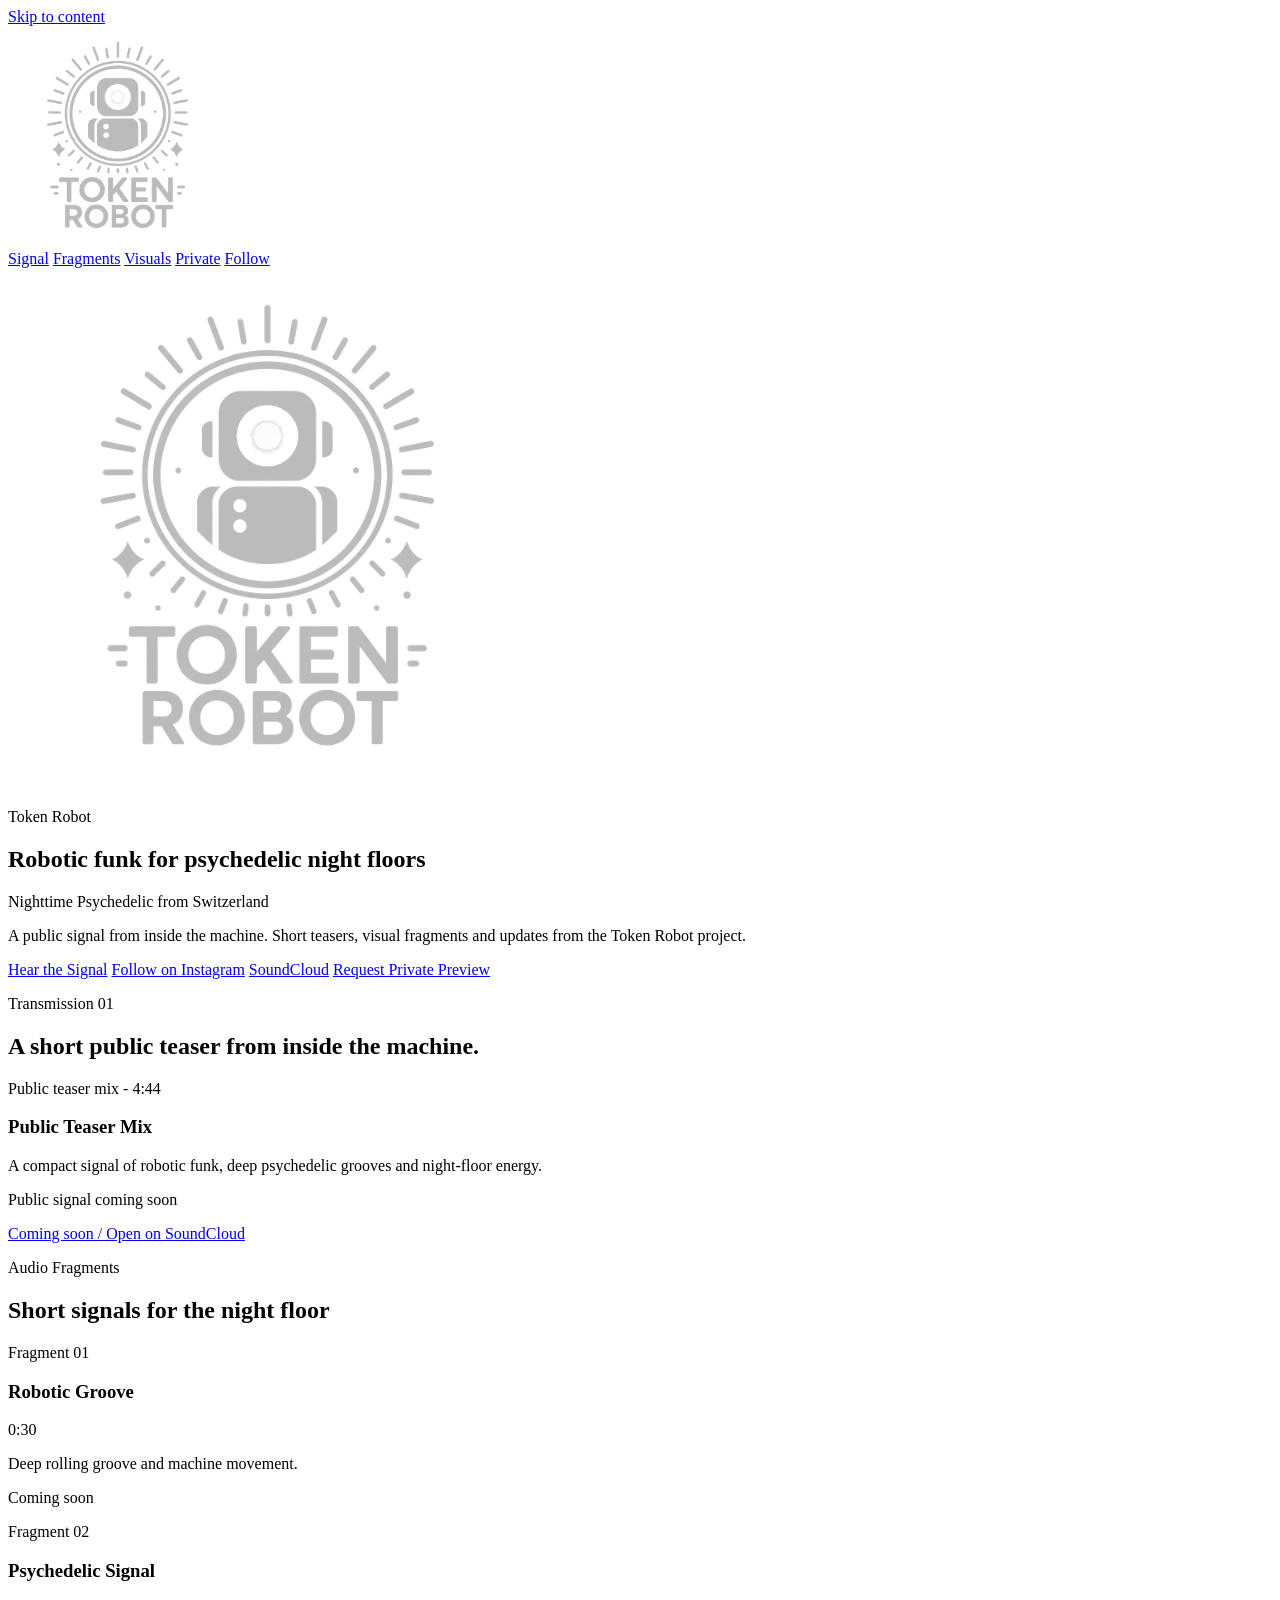
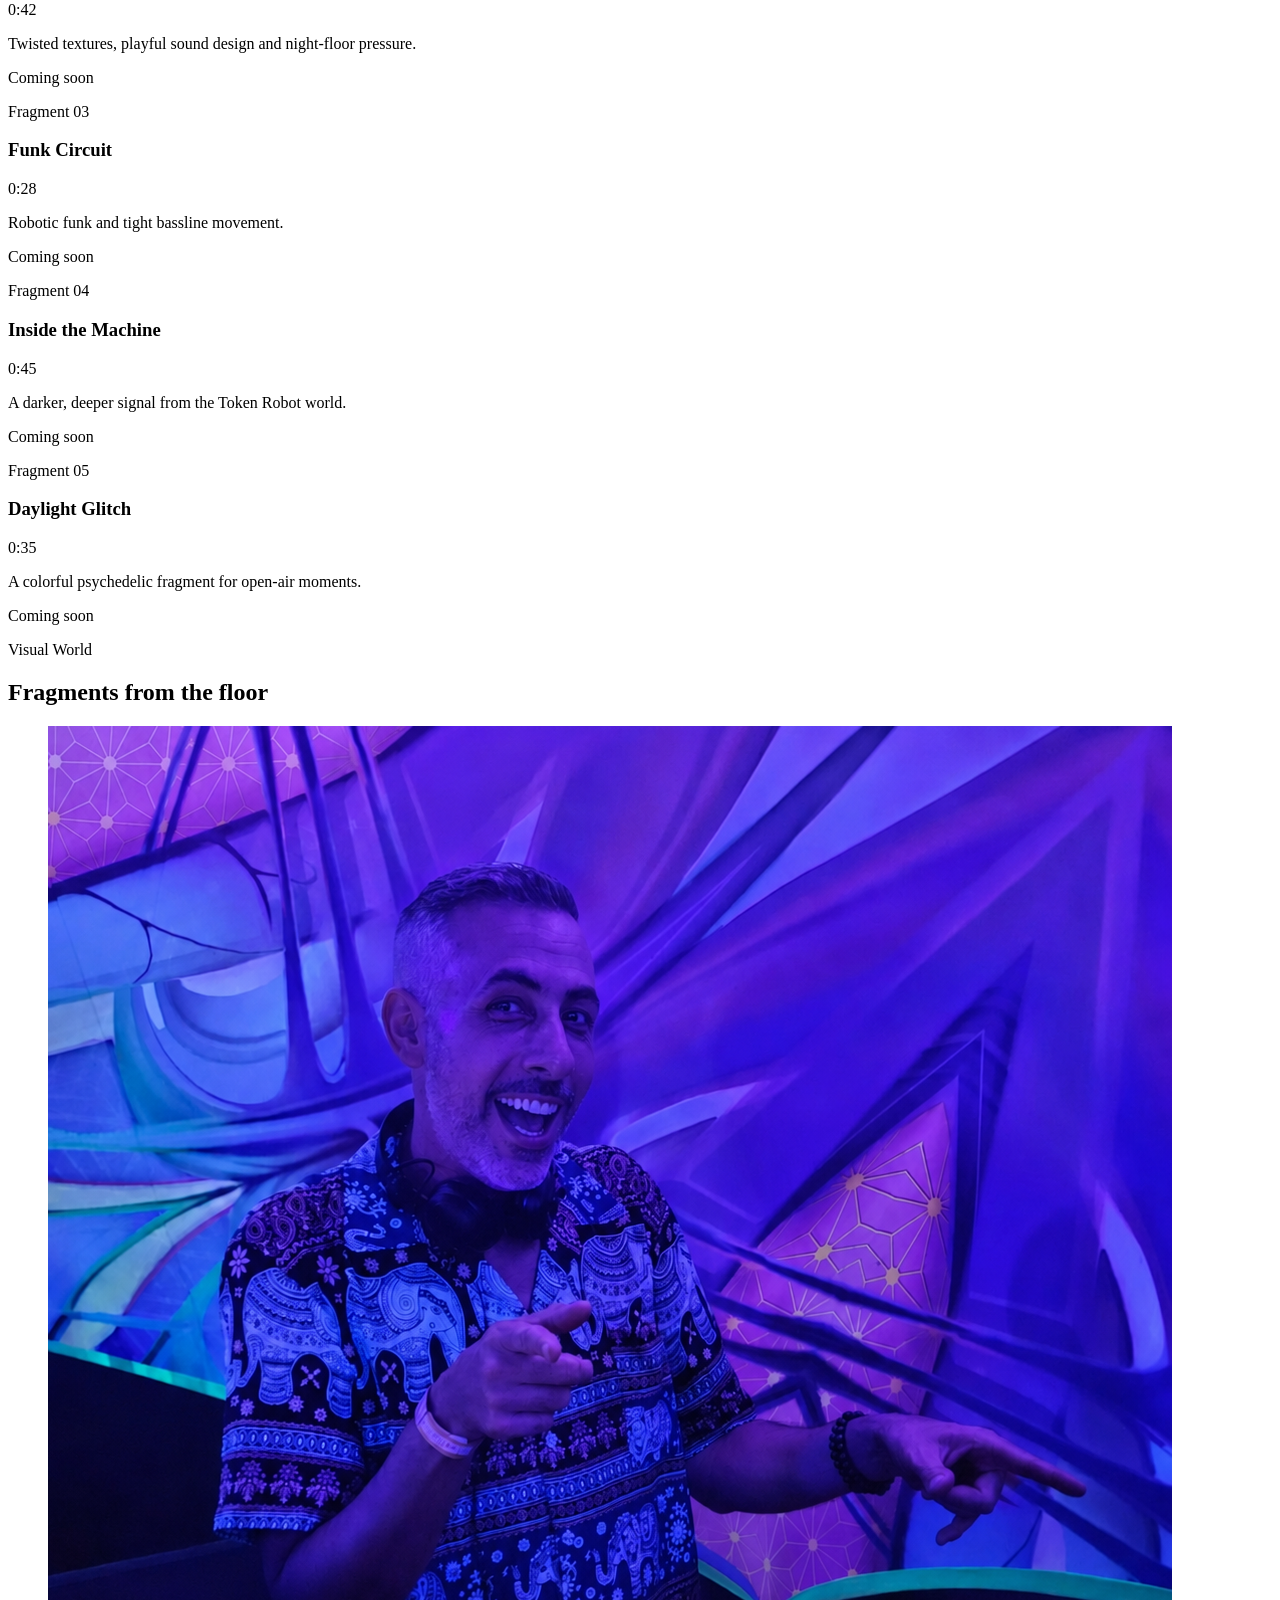
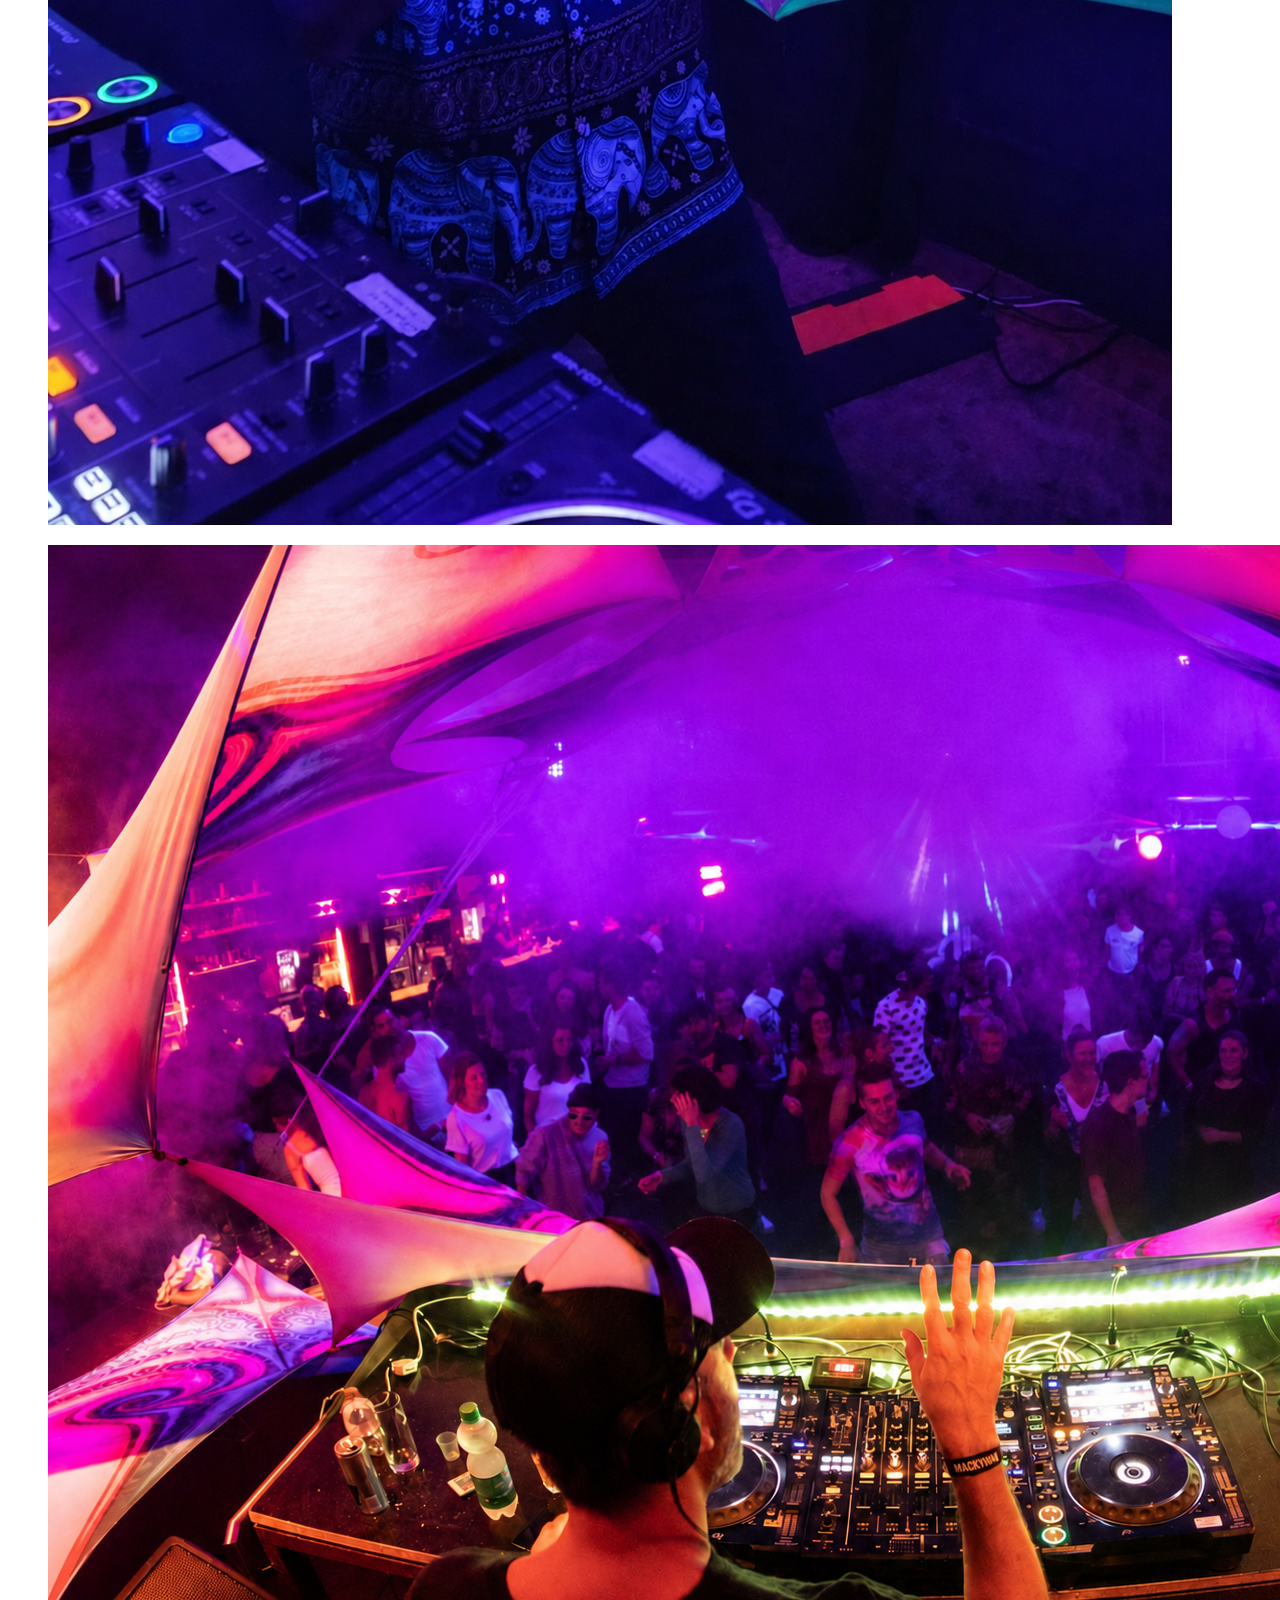
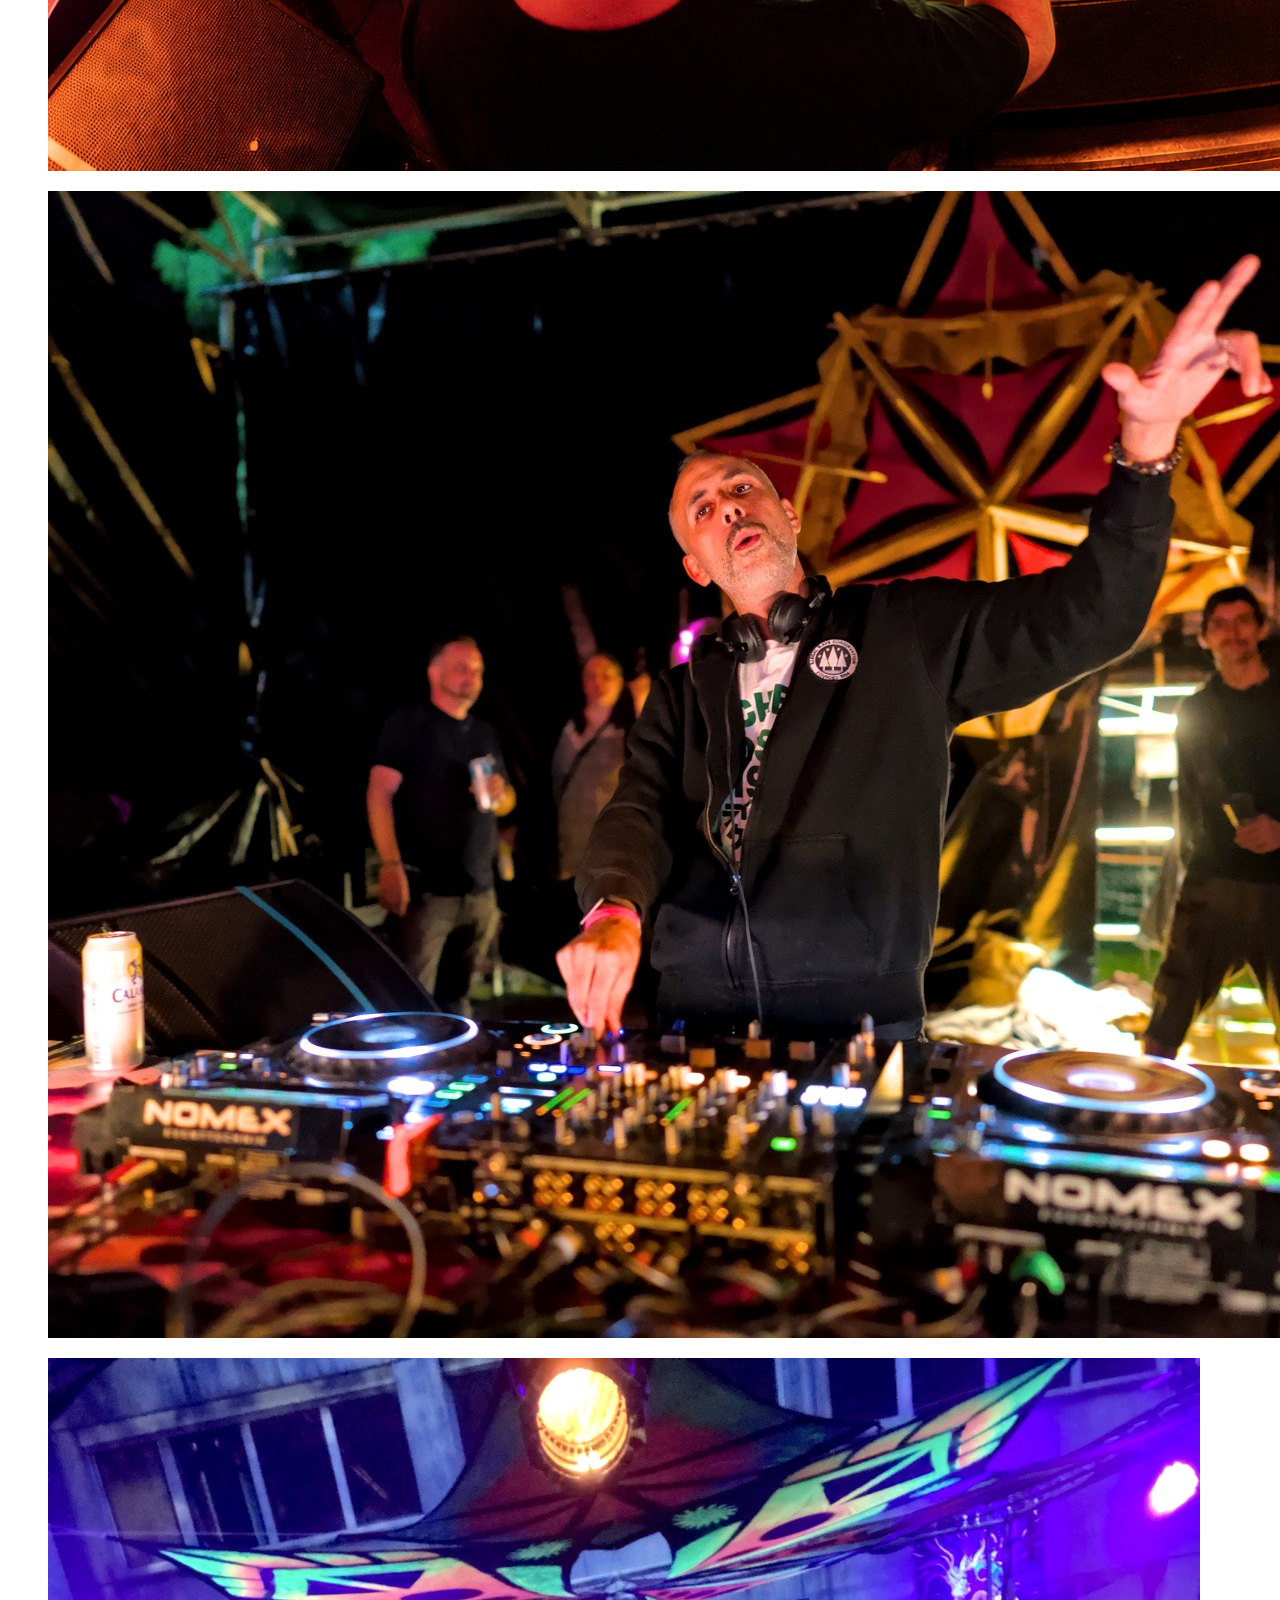
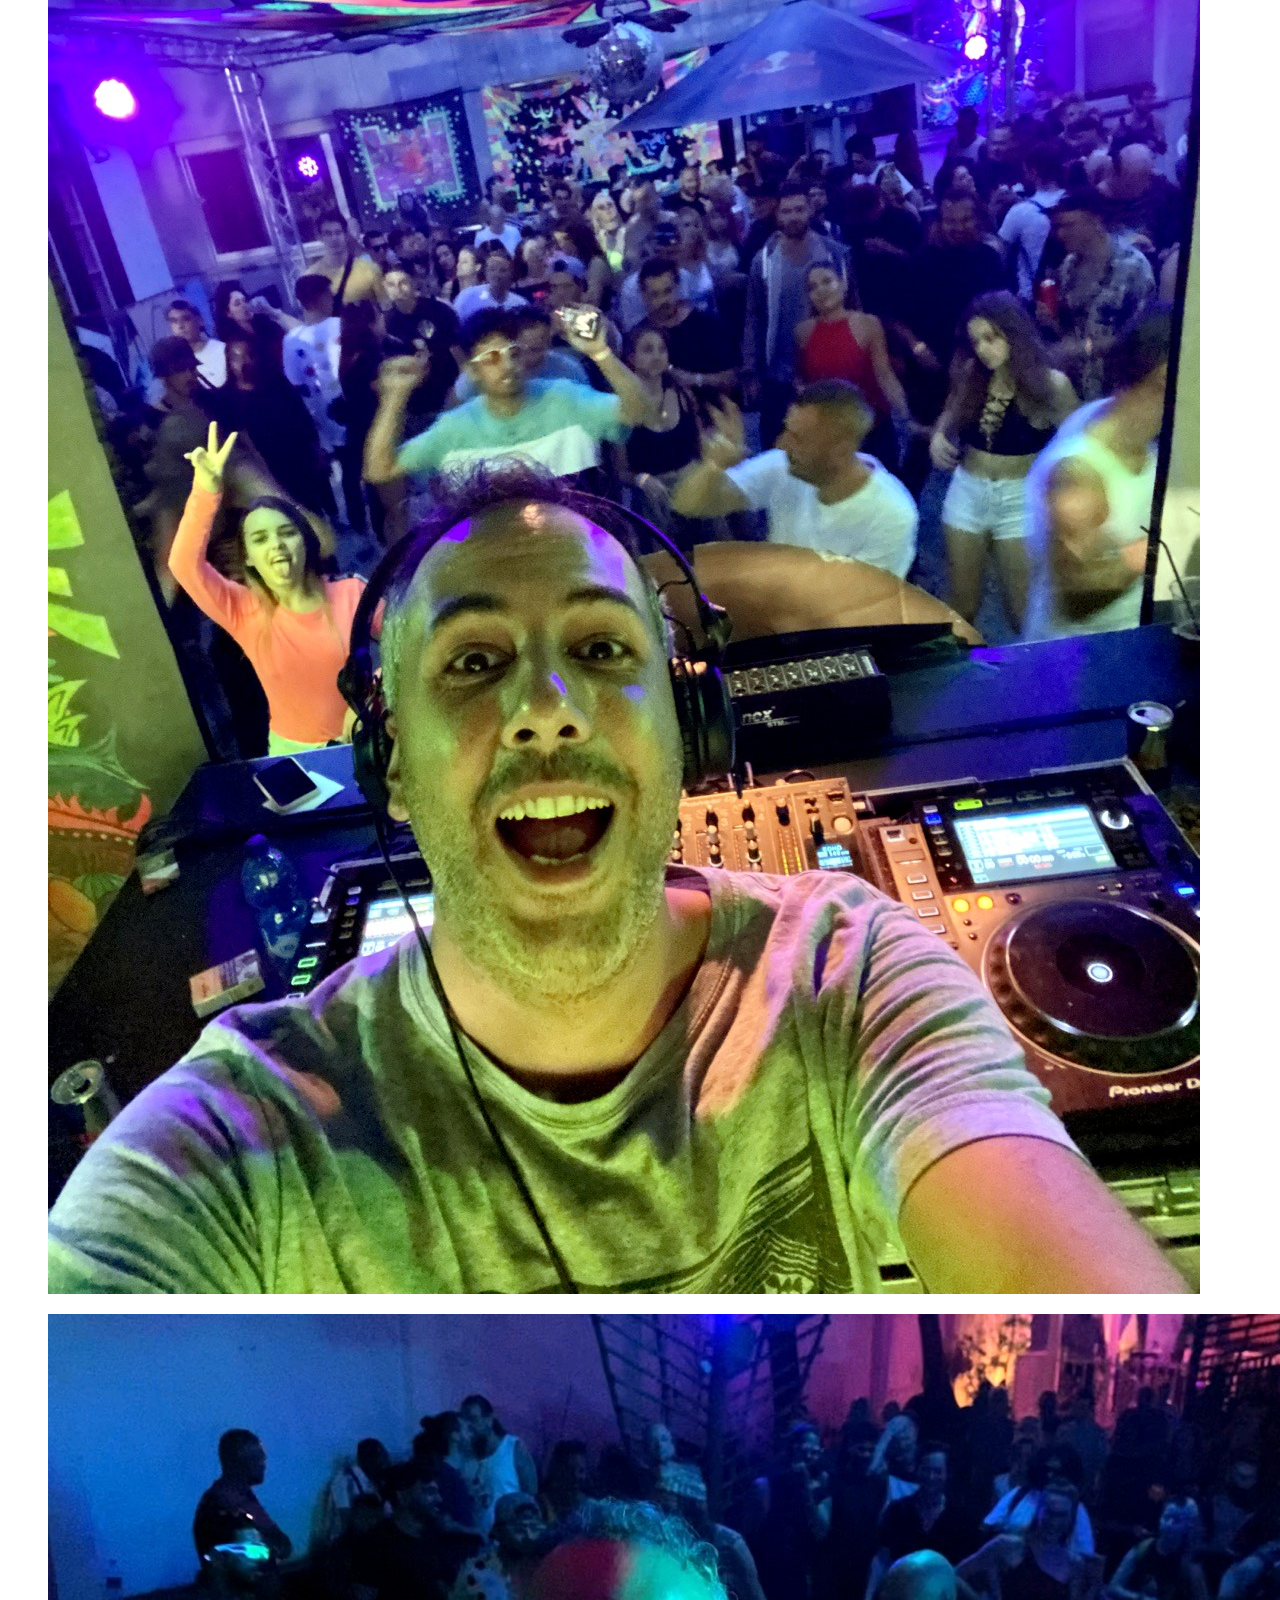
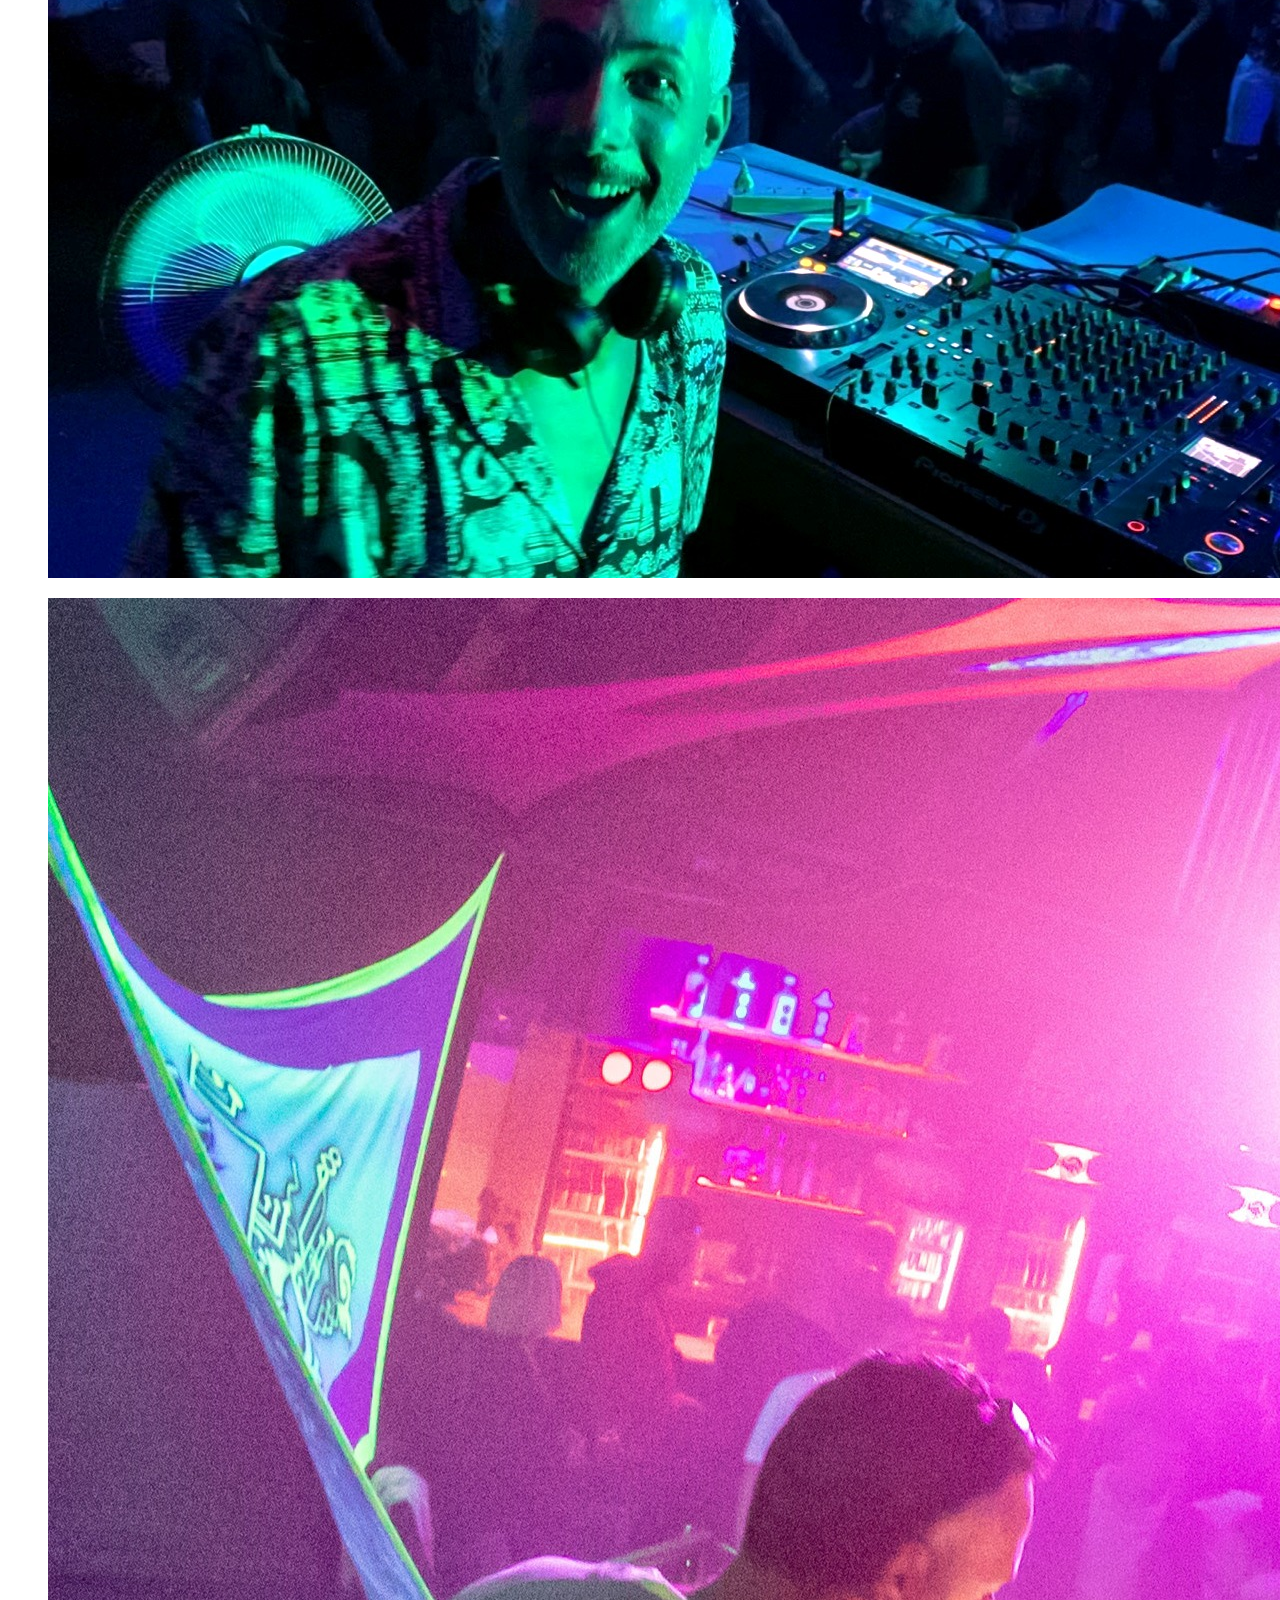
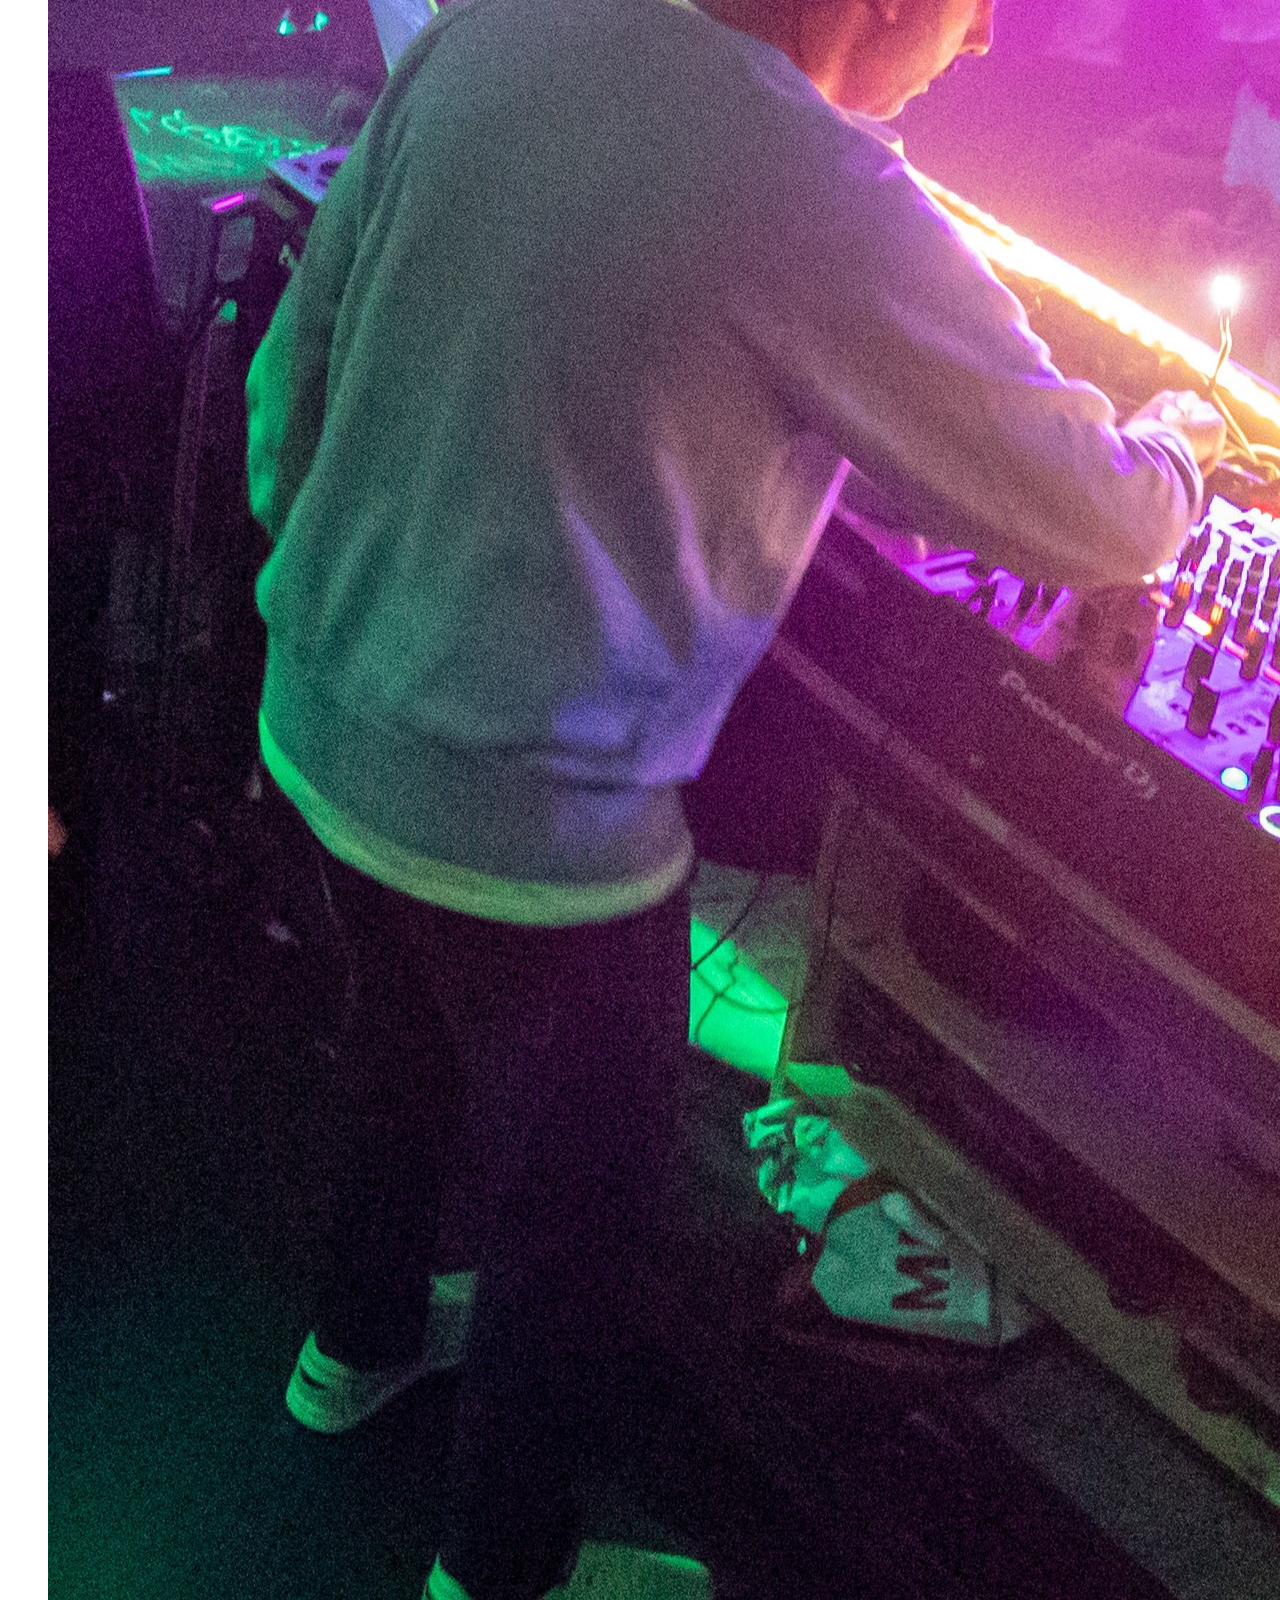
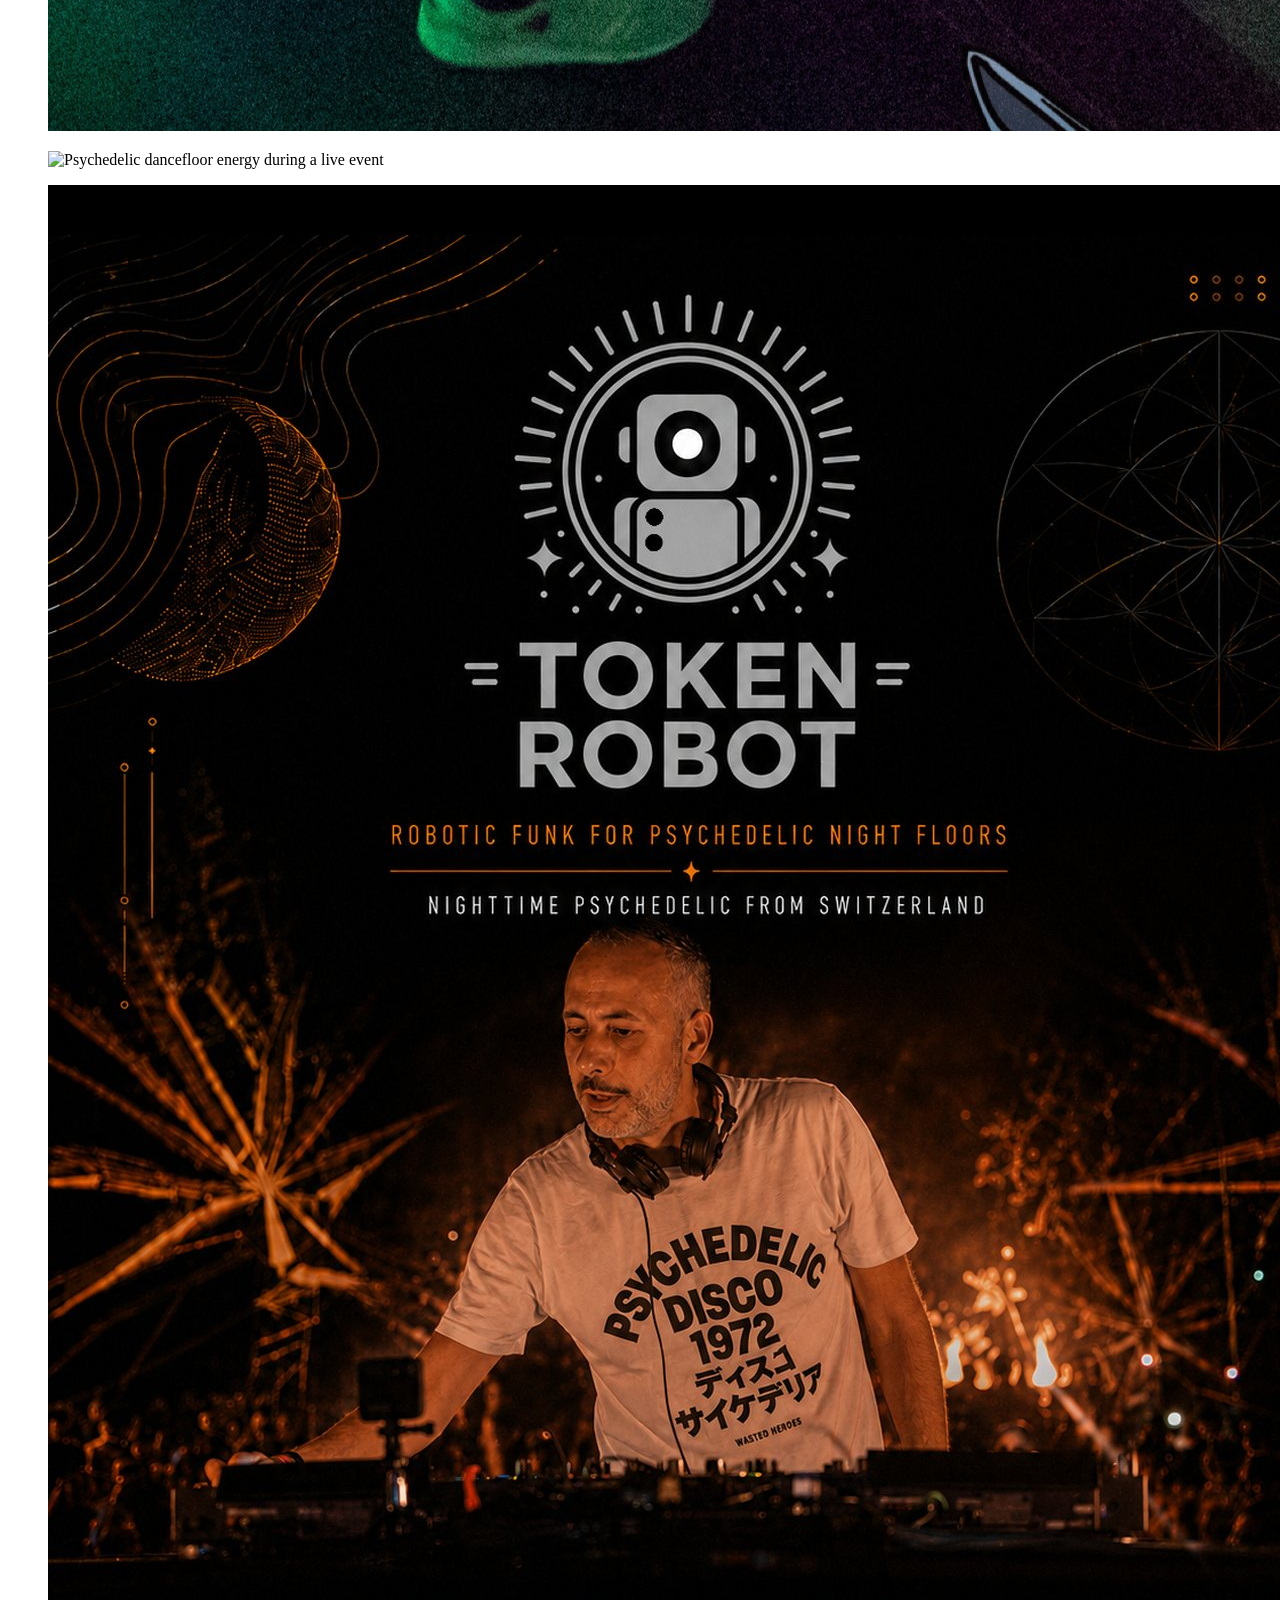
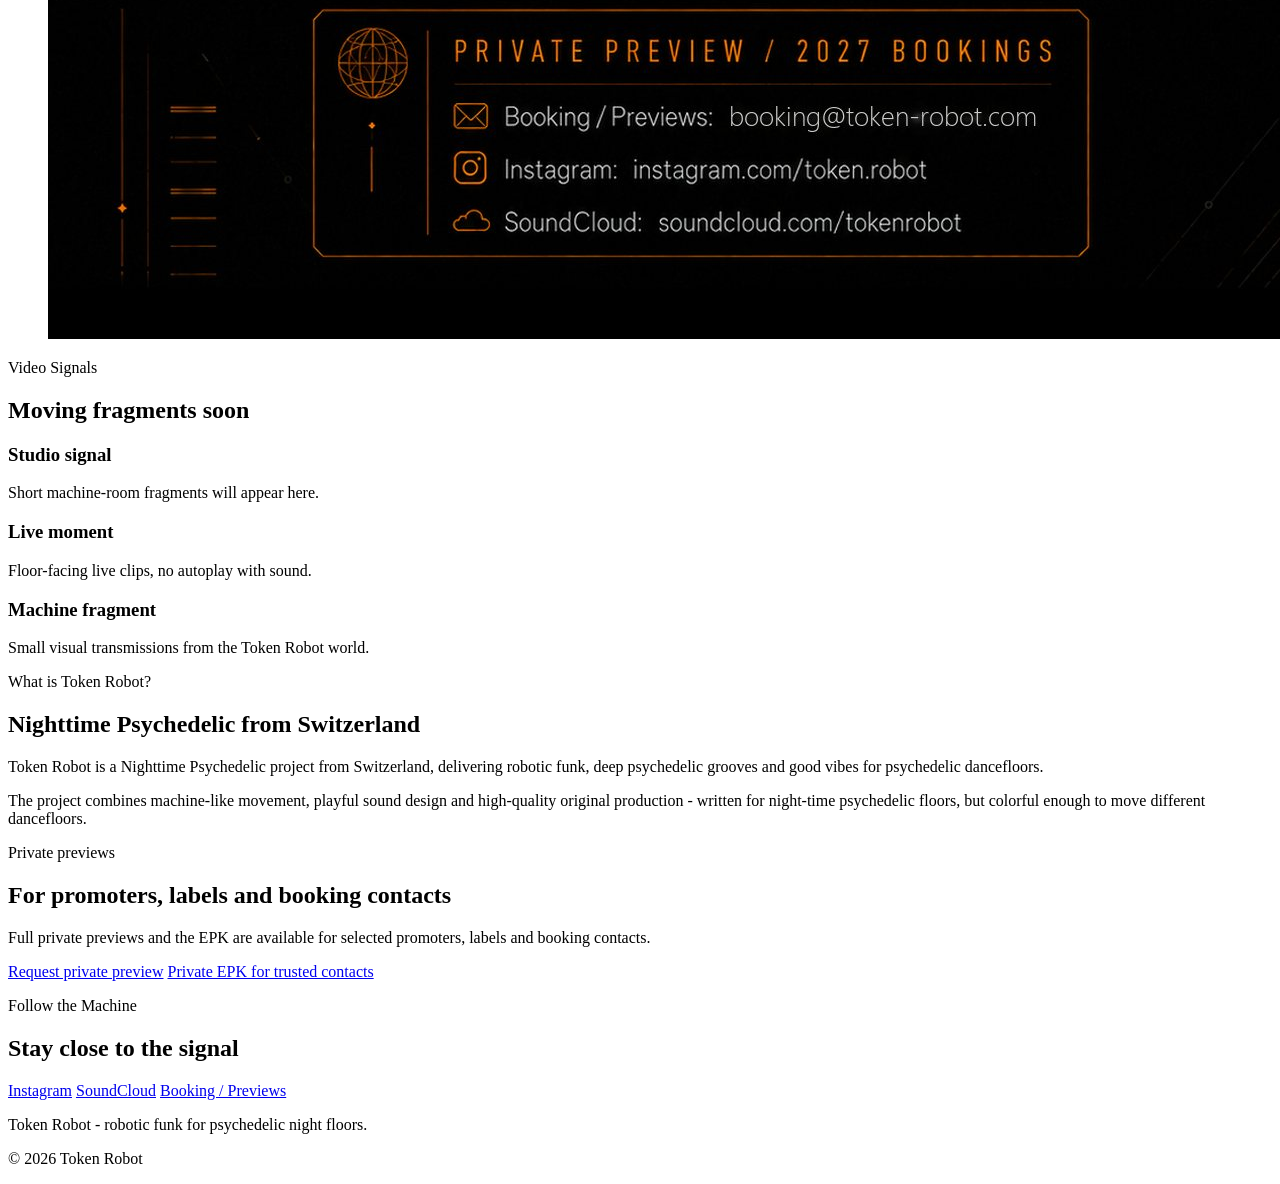
==== docs/index.html @ a66b4508 "Add public Token Robot homepage" ====
<!doctype html>
<html lang="en">
  <head>
    <meta charset="utf-8">
    <meta name="viewport" content="width=device-width, initial-scale=1">
    <meta name="description" content="Token Robot is a Nighttime Psychedelic project from Switzerland, delivering robotic funk, deep psychedelic grooves and public signals from inside the machine.">
    <meta property="og:title" content="Token Robot - Robotic funk for psychedelic night floors">
    <meta property="og:description" content="Nighttime Psychedelic from Switzerland. Public signals, visual fragments and updates from inside the machine.">
    <meta property="og:image" content="epk/assets/images/og-preview.jpg">
    <meta property="og:type" content="website">
    <meta property="og:url" content="https://token-robot.com">
    <title>Token Robot - Robotic funk for psychedelic night floors</title>
    <link rel="icon" href="epk/assets/logo/favicon.png" type="image/png">
    <link rel="preload" href="epk/assets/fonts/BebasNeue-Regular.ttf" as="font" type="font/ttf" crossorigin>
    <link rel="preload" href="epk/assets/images/hero-cover.jpg" as="image">
    <link rel="stylesheet" href="styles-home.css">
  </head>
  <body>
    <a class="skip-link" href="#main">Skip to content</a>

    <header class="site-header" aria-label="Token Robot public homepage">
      <a class="brand-lockup" href="#top" aria-label="Token Robot home">
        <img src="epk/assets/logo/token-robot-logo-silver.png" alt="Token Robot logo" width="220" height="220">
      </a>
      <nav class="top-nav" aria-label="Main navigation">
        <a href="#signal">Signal</a>
        <a href="#fragments">Fragments</a>
        <a href="#visuals">Visuals</a>
        <a href="#private">Private</a>
        <a href="#follow">Follow</a>
      </nav>
    </header>

    <main id="main">
      <section id="top" class="hero" aria-labelledby="hero-title">
        <div class="hero-bg" aria-hidden="true"></div>
        <div class="hero-shade" aria-hidden="true"></div>
        <div class="hero-content">
          <img class="hero-logo" src="epk/assets/logo/token-robot-logo-silver.png" alt="Token Robot logo" width="520" height="520">
          <p class="eyebrow">Token Robot</p>
          <h1 id="hero-title">Robotic funk for psychedelic night floors</h1>
          <p class="hero-subtitle">Nighttime Psychedelic from Switzerland</p>
          <p class="hero-copy">A public signal from inside the machine. Short teasers, visual fragments and updates from the Token Robot project.</p>
          <div class="hero-actions" aria-label="Primary actions">
            <a class="button primary" href="#signal">Hear the Signal</a>
            <a class="button" href="https://instagram.com/token.robot" target="_blank" rel="noopener noreferrer">Follow on Instagram</a>
            <a class="button" href="https://soundcloud.com/tokenrobot" target="_blank" rel="noopener noreferrer">SoundCloud</a>
            <a class="button ghost" href="mailto:booking@token-robot.com?subject=Token%20Robot%20Private%20Preview%20Request">Request Private Preview</a>
          </div>
        </div>
      </section>

      <section id="signal" class="section signal-section" aria-labelledby="signal-title">
        <div class="section-heading">
          <p class="eyebrow">Transmission 01</p>
          <h2 id="signal-title">A short public teaser from inside the machine.</h2>
        </div>
        <article class="audio-feature">
          <div class="audio-copy">
            <p class="card-kicker">Public teaser mix - 4:44</p>
            <h3>Public Teaser Mix</h3>
            <p>A compact signal of robotic funk, deep psychedelic grooves and night-floor energy.</p>
          </div>
          <div class="audio-module" aria-label="Future SoundCloud teaser player placeholder">
            <!-- TODO: Replace this placeholder with the SoundCloud embed for the 4:44 public teaser mix. -->
            <div class="signal-bars" aria-hidden="true">
              <span></span><span></span><span></span><span></span><span></span><span></span><span></span>
            </div>
            <p>Public signal coming soon</p>
          </div>
          <a class="button small" href="https://soundcloud.com/tokenrobot" target="_blank" rel="noopener noreferrer">Coming soon / Open on SoundCloud</a>
        </article>
      </section>

      <section id="fragments" class="section fragments-section" aria-labelledby="fragments-title">
        <div class="section-heading">
          <p class="eyebrow">Audio Fragments</p>
          <h2 id="fragments-title">Short signals for the night floor</h2>
        </div>
        <div class="fragment-grid">
          <article class="fragment-card">
            <p class="card-kicker">Fragment 01</p>
            <h3>Robotic Groove</h3>
            <p class="duration">0:30</p>
            <p>Deep rolling groove and machine movement.</p>
            <!-- TODO: Insert public SoundCloud/audio embed for Fragment 01. -->
            <div class="mini-player" aria-label="Fragment 01 coming soon">Coming soon</div>
          </article>
          <article class="fragment-card">
            <p class="card-kicker">Fragment 02</p>
            <h3>Psychedelic Signal</h3>
            <p class="duration">0:42</p>
            <p>Twisted textures, playful sound design and night-floor pressure.</p>
            <!-- TODO: Insert public SoundCloud/audio embed for Fragment 02. -->
            <div class="mini-player" aria-label="Fragment 02 coming soon">Coming soon</div>
          </article>
          <article class="fragment-card">
            <p class="card-kicker">Fragment 03</p>
            <h3>Funk Circuit</h3>
            <p class="duration">0:28</p>
            <p>Robotic funk and tight bassline movement.</p>
            <!-- TODO: Insert public SoundCloud/audio embed for Fragment 03. -->
            <div class="mini-player" aria-label="Fragment 03 coming soon">Coming soon</div>
          </article>
          <article class="fragment-card">
            <p class="card-kicker">Fragment 04</p>
            <h3>Inside the Machine</h3>
            <p class="duration">0:45</p>
            <p>A darker, deeper signal from the Token Robot world.</p>
            <!-- TODO: Insert public SoundCloud/audio embed for Fragment 04. -->
            <div class="mini-player" aria-label="Fragment 04 coming soon">Coming soon</div>
          </article>
          <article class="fragment-card">
            <p class="card-kicker">Fragment 05</p>
            <h3>Daylight Glitch</h3>
            <p class="duration">0:35</p>
            <p>A colorful psychedelic fragment for open-air moments.</p>
            <!-- TODO: Insert public SoundCloud/audio embed for Fragment 05. -->
            <div class="mini-player" aria-label="Fragment 05 coming soon">Coming soon</div>
          </article>
        </div>
      </section>

      <section id="visuals" class="section visual-world" aria-labelledby="visual-title">
        <div class="section-heading">
          <p class="eyebrow">Visual World</p>
          <h2 id="visual-title">Fragments from the floor</h2>
        </div>
        <div class="gallery-grid">
          <figure class="gallery-item">
            <img src="epk/assets/images/gallery-violet-portrait.png" alt="Token Robot in blue-violet psychedelic stage light" loading="lazy">
          </figure>
          <figure class="gallery-item">
            <img src="epk/assets/images/gallery-back-dj-floor.png" alt="Token Robot behind the decks facing a pink-purple dancefloor" loading="lazy">
          </figure>
          <figure class="gallery-item">
            <img src="epk/assets/images/gallery-hoodie-raised-hand.jpg" alt="Token Robot performing in a black hoodie with raised hand" loading="lazy">
          </figure>
          <figure class="gallery-item contain">
            <img src="epk/assets/images/gallery-full-floor-selfie.jpg" alt="Token Robot selfie with dancefloor behind the decks" loading="lazy">
          </figure>
          <figure class="gallery-item">
            <img src="epk/assets/images/gallery-selfie-crowd.jpg" alt="Token Robot selfie with crowd after a set" loading="lazy">
          </figure>
          <figure class="gallery-item">
            <img src="epk/assets/images/gallery-tfm-12-28.jpg" alt="Token Robot focused during a DJ performance" loading="lazy">
          </figure>
          <figure class="gallery-item">
            <img src="epk/assets/images/gallery-tfm-13-85.jpg" alt="Psychedelic dancefloor energy during a live event" loading="lazy">
          </figure>
          <figure class="gallery-item">
            <img src="epk/assets/images/hero-cover.jpg" alt="Token Robot performing on a dark psychedelic stage" loading="lazy">
          </figure>
        </div>
      </section>

      <section class="section video-signals" aria-labelledby="video-title">
        <div class="section-heading">
          <p class="eyebrow">Video Signals</p>
          <h2 id="video-title">Moving fragments soon</h2>
        </div>
        <div class="video-grid">
          <article class="video-card">
            <h3>Studio signal</h3>
            <!-- TODO: Insert Instagram Reel / YouTube Shorts / local video later. -->
            <p>Short machine-room fragments will appear here.</p>
          </article>
          <article class="video-card">
            <h3>Live moment</h3>
            <!-- TODO: Insert Instagram Reel / YouTube Shorts / local video later. -->
            <p>Floor-facing live clips, no autoplay with sound.</p>
          </article>
          <article class="video-card">
            <h3>Machine fragment</h3>
            <!-- TODO: Insert Instagram Reel / YouTube Shorts / local video later. -->
            <p>Small visual transmissions from the Token Robot world.</p>
          </article>
        </div>
      </section>

      <section class="section about-section" aria-labelledby="about-title">
        <div>
          <p class="eyebrow">What is Token Robot?</p>
          <h2 id="about-title">Nighttime Psychedelic from Switzerland</h2>
        </div>
        <div class="about-copy">
          <p>Token Robot is a Nighttime Psychedelic project from Switzerland, delivering robotic funk, deep psychedelic grooves and good vibes for psychedelic dancefloors.</p>
          <p>The project combines machine-like movement, playful sound design and high-quality original production - written for night-time psychedelic floors, but colorful enough to move different dancefloors.</p>
        </div>
      </section>

      <section id="private" class="section private-access" aria-labelledby="private-title">
        <div>
          <p class="eyebrow">Private previews</p>
          <h2 id="private-title">For promoters, labels and booking contacts</h2>
          <p>Full private previews and the EPK are available for selected promoters, labels and booking contacts.</p>
        </div>
        <div class="private-actions">
          <a class="button primary" href="mailto:booking@token-robot.com?subject=Token%20Robot%20Private%20Preview%20Request">Request private preview</a>
          <a class="subtle-link" href="https://token-robot.com/epk/" target="_blank" rel="noopener noreferrer">Private EPK for trusted contacts</a>
        </div>
      </section>

      <section id="follow" class="section follow-section" aria-labelledby="follow-title">
        <div class="section-heading">
          <p class="eyebrow">Follow the Machine</p>
          <h2 id="follow-title">Stay close to the signal</h2>
        </div>
        <div class="follow-actions">
          <a class="button primary" href="https://instagram.com/token.robot" target="_blank" rel="noopener noreferrer">Instagram</a>
          <a class="button" href="https://soundcloud.com/tokenrobot" target="_blank" rel="noopener noreferrer">SoundCloud</a>
          <a class="button ghost" href="mailto:booking@token-robot.com">Booking / Previews</a>
        </div>
      </section>
    </main>

    <footer class="site-footer">
      <p>Token Robot - robotic funk for psychedelic night floors.</p>
      <p>&copy; <span id="year">2027</span> Token Robot</p>
    </footer>

    <script src="home-script.js"></script>
  </body>
</html>
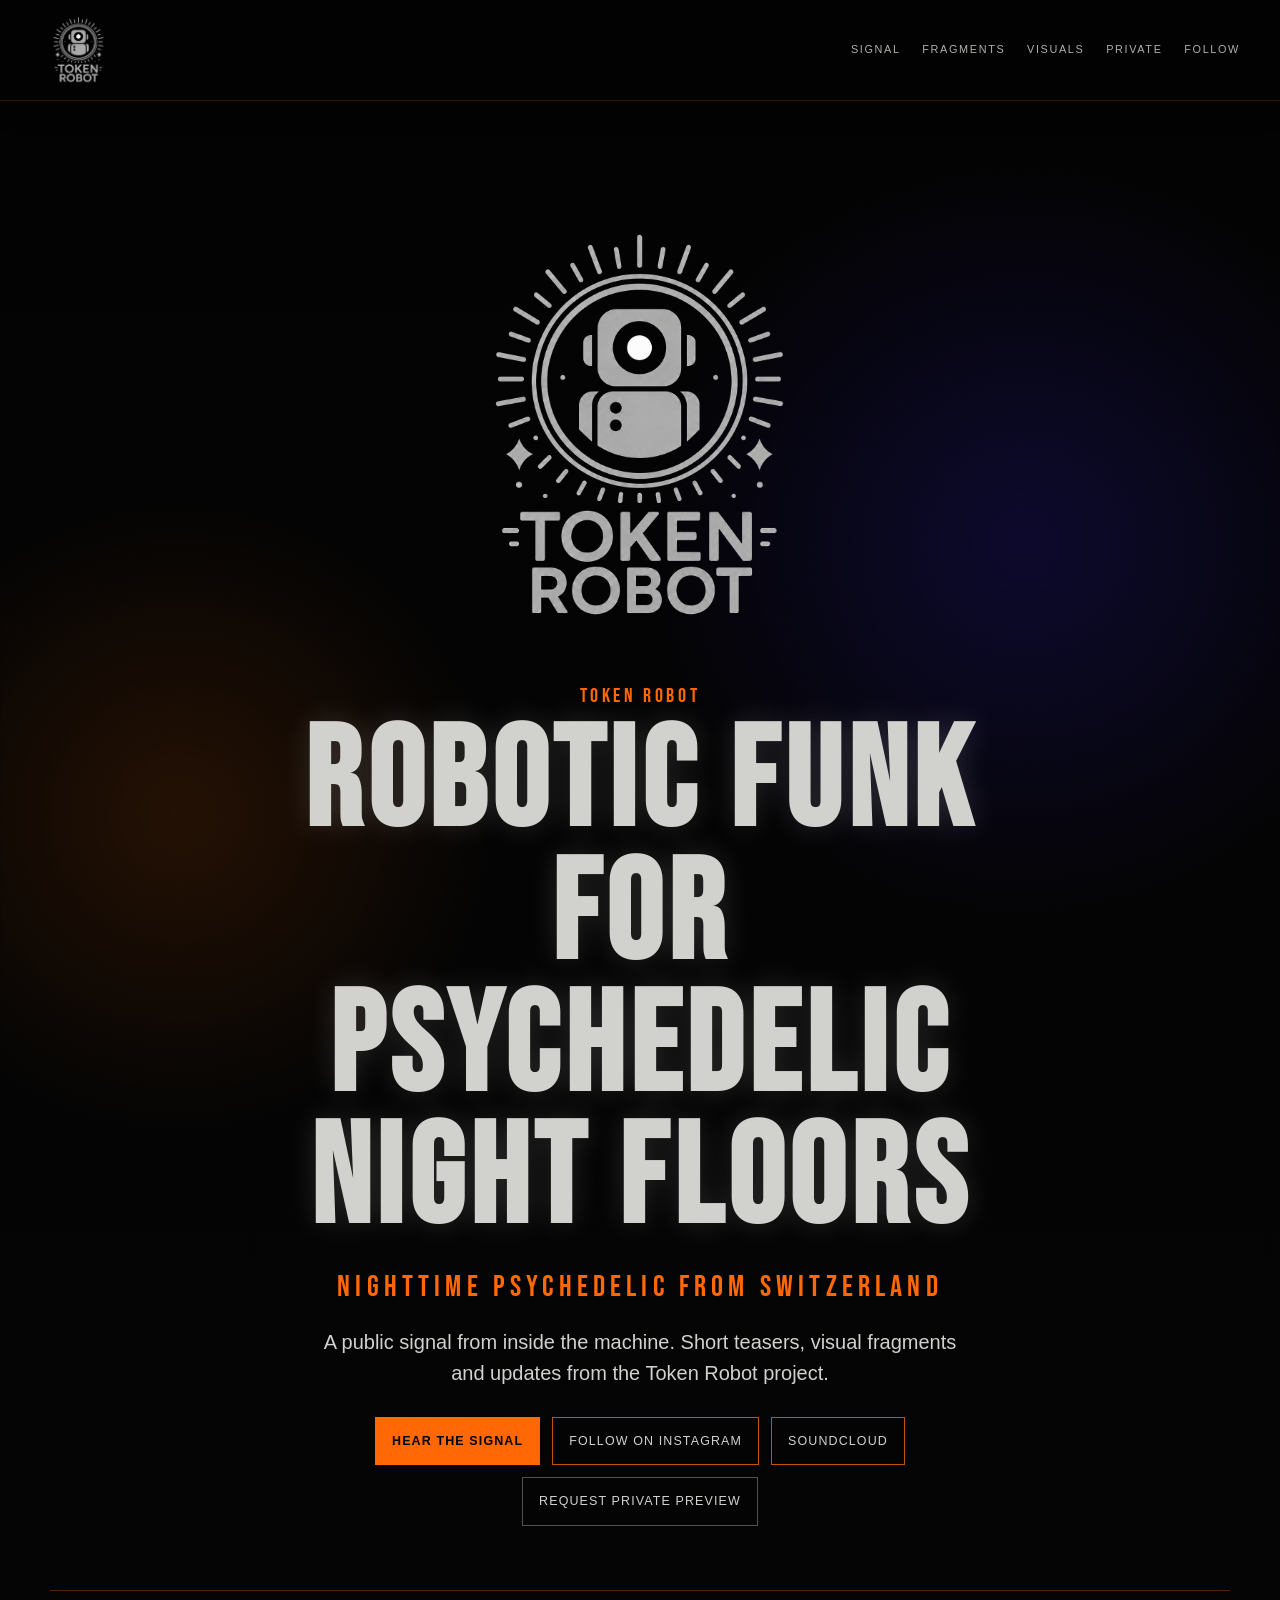
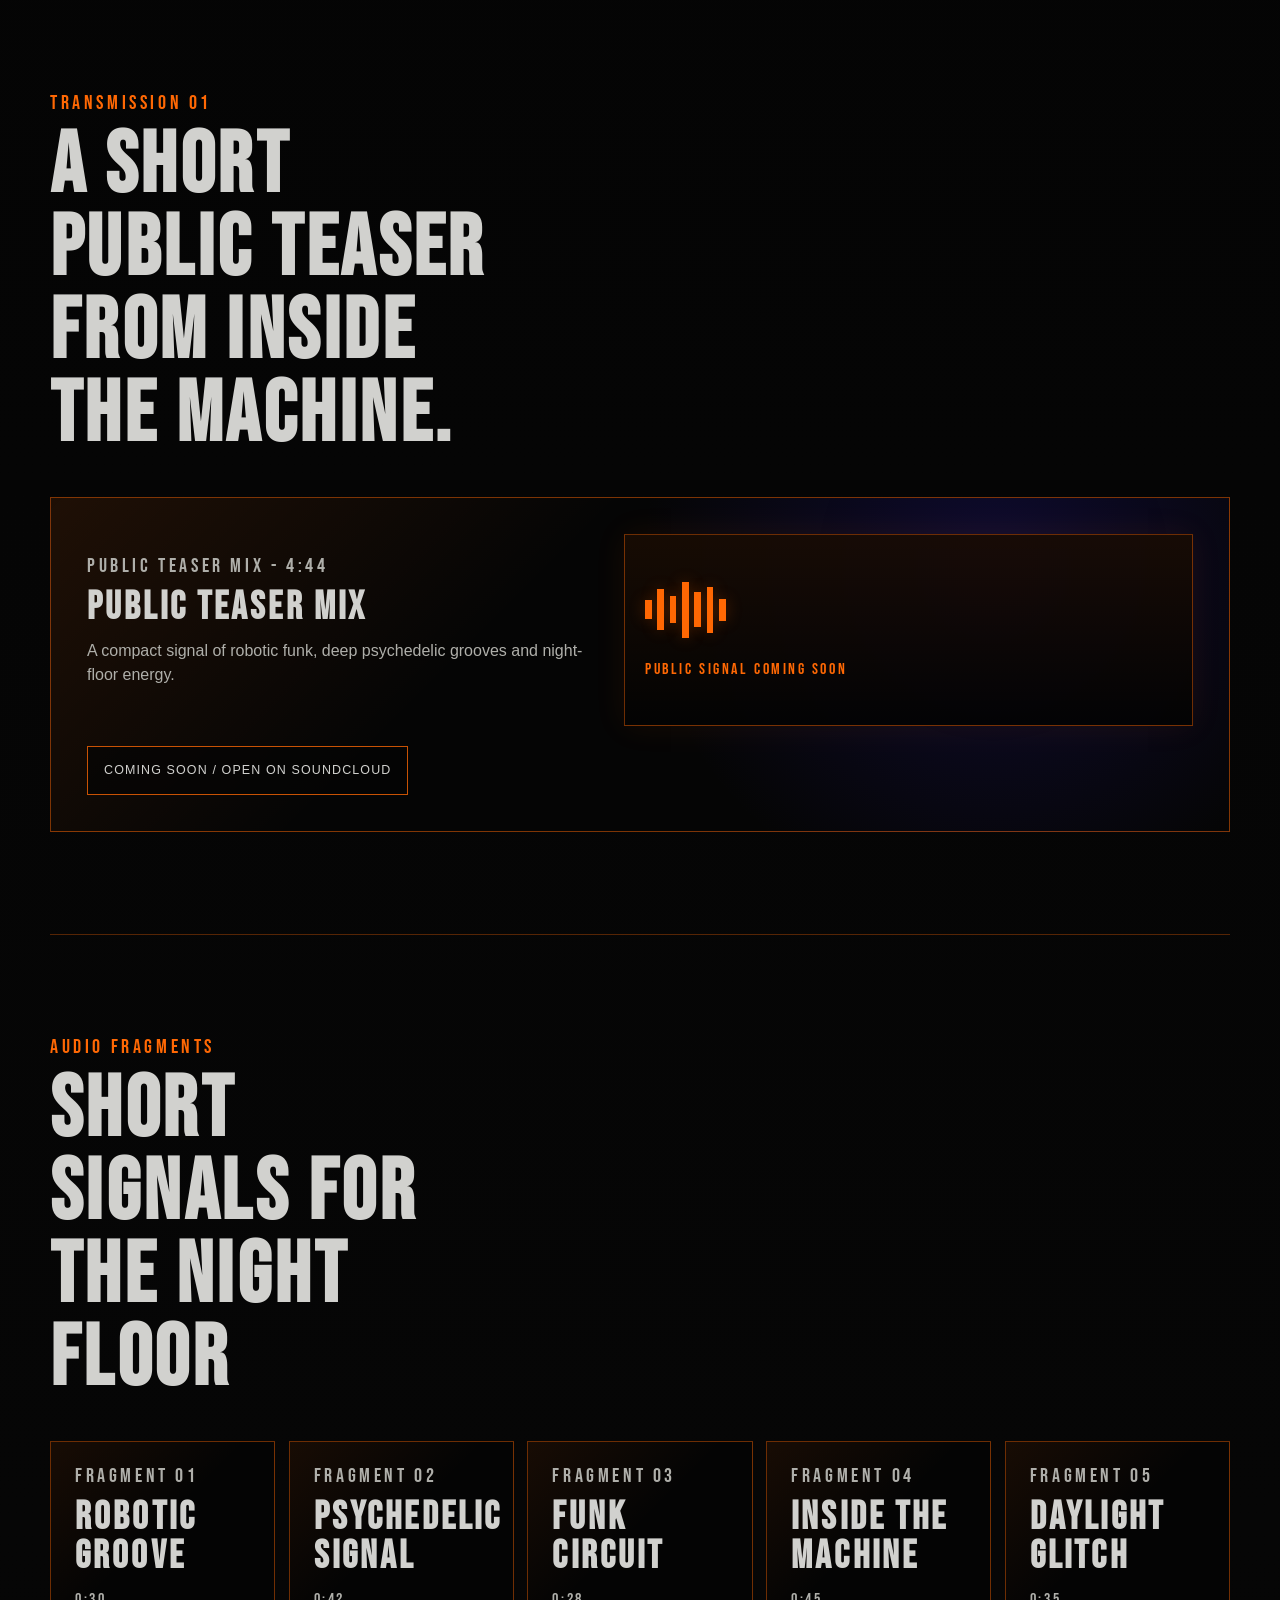
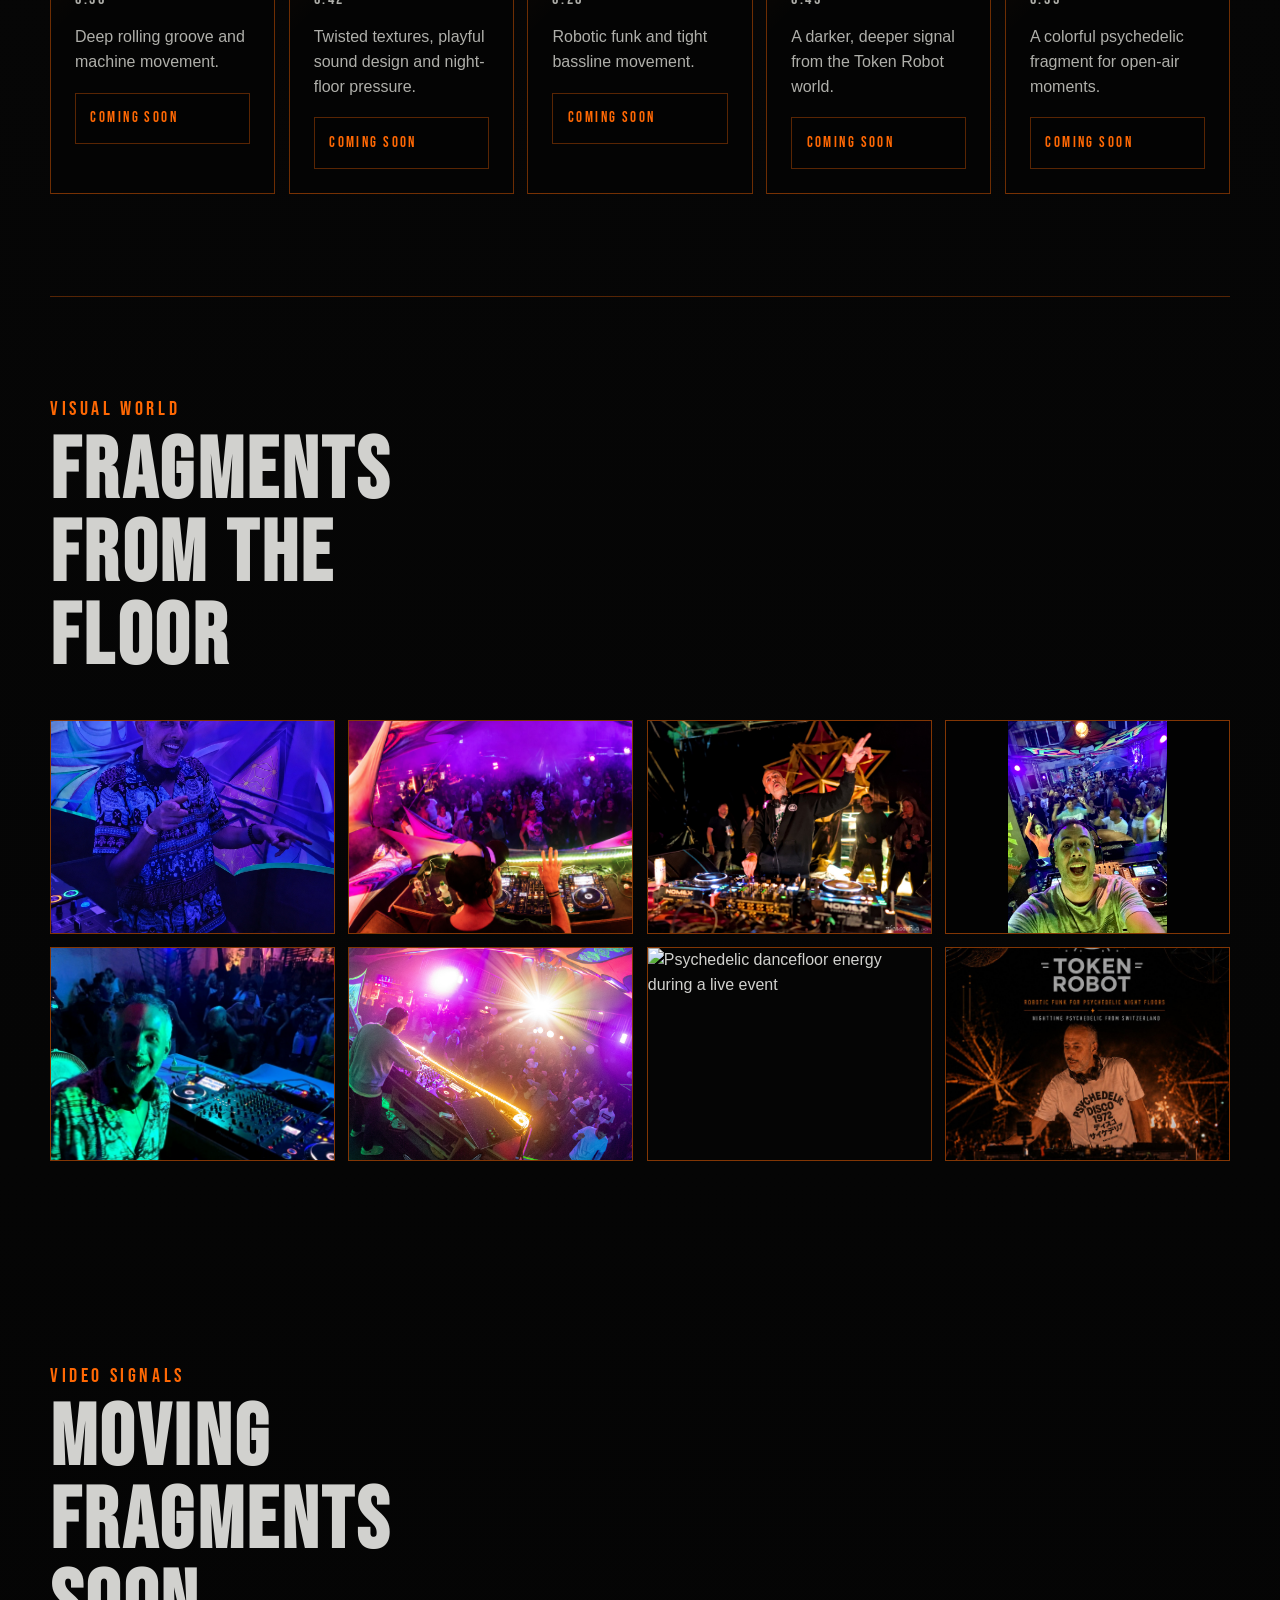
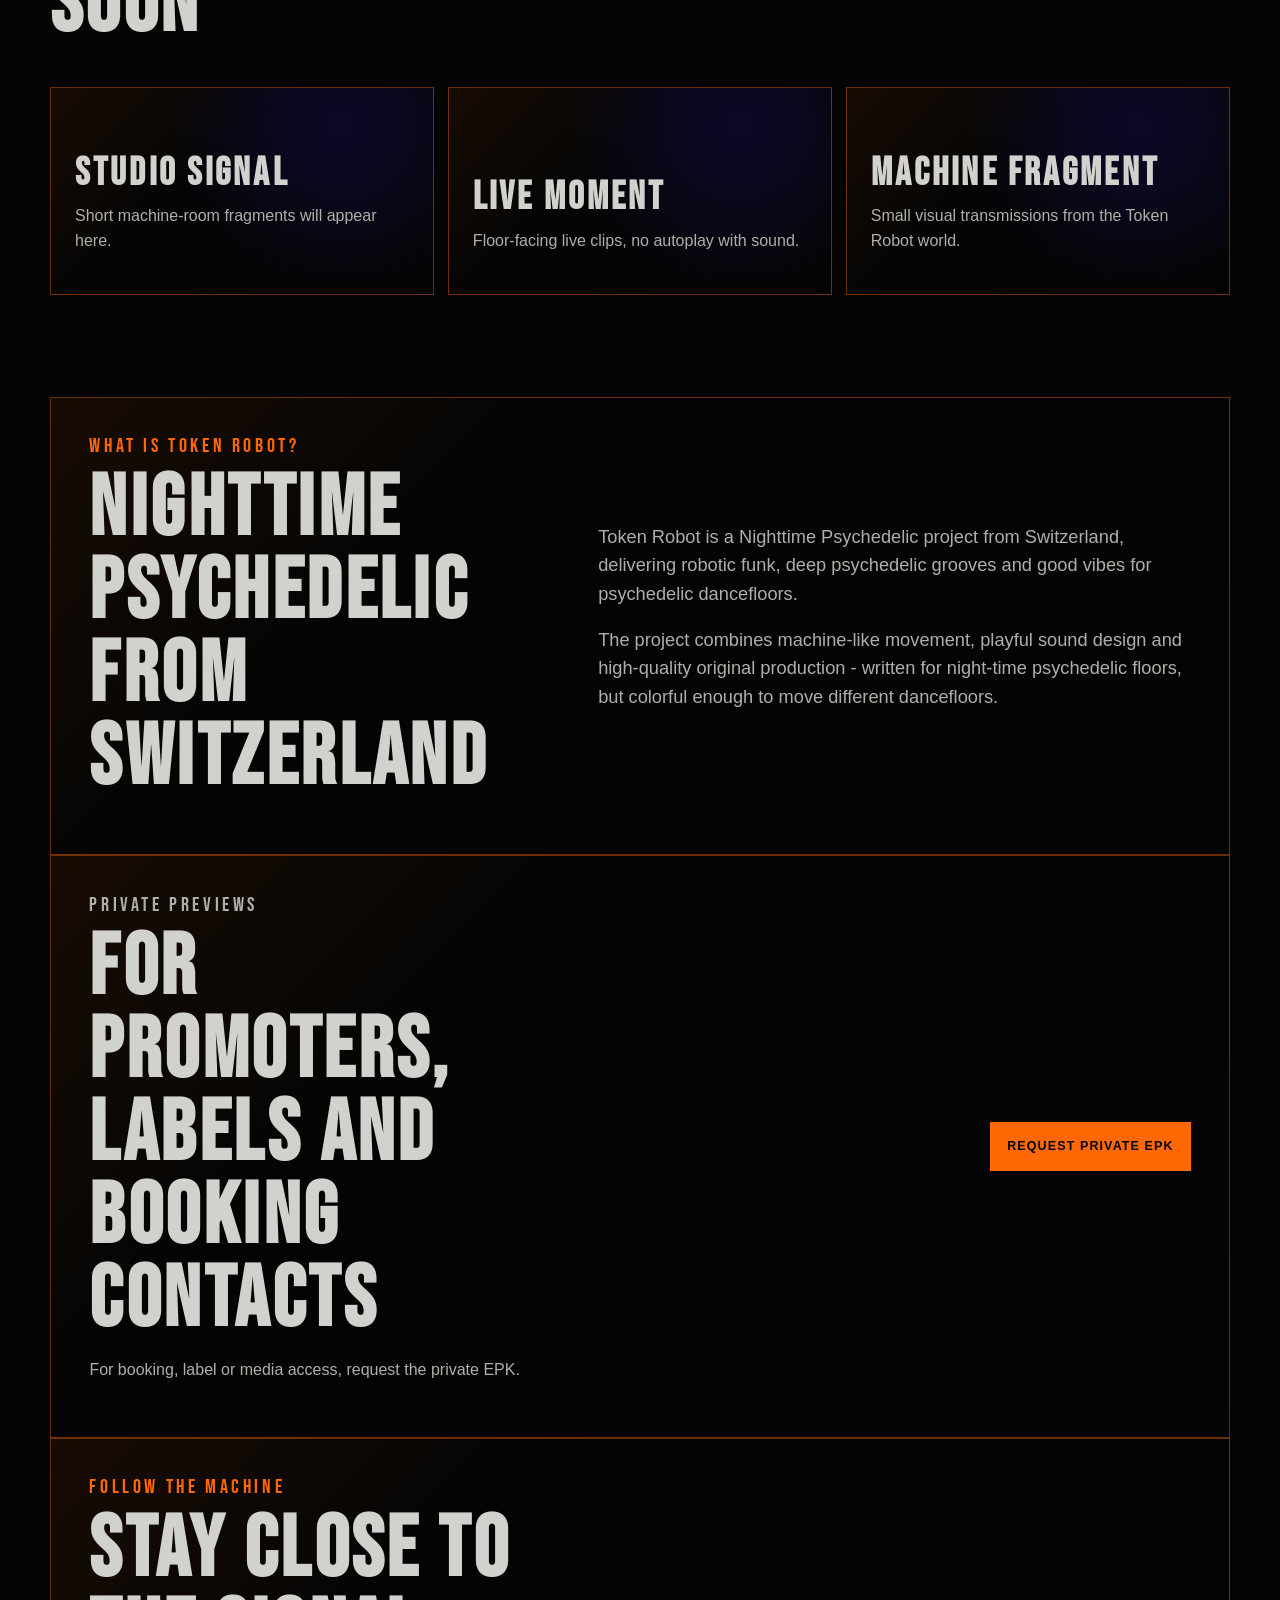
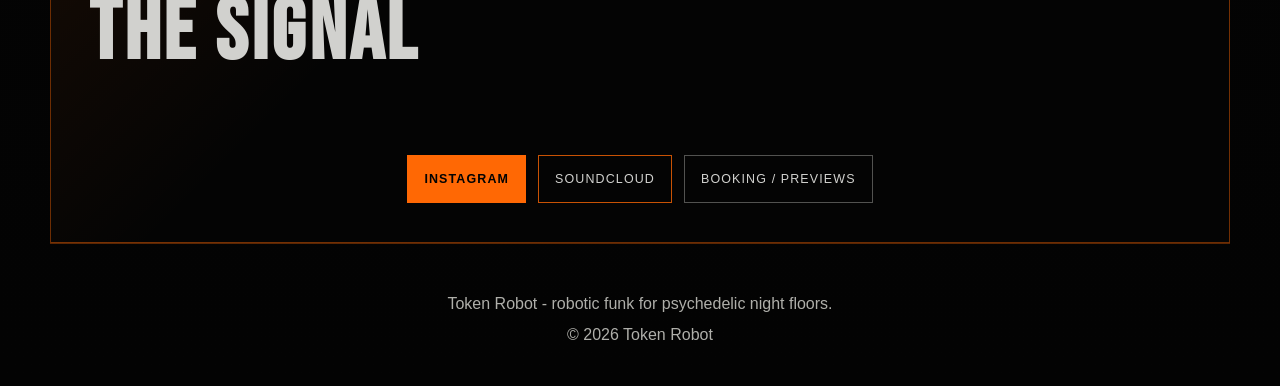
==== commit 033611de: "Update public homepage SEO and private EPK CTA" ====
--- a/docs/index.html
+++ b/docs/index.html
@@ -6,10 +6,11 @@
     <meta name="description" content="Token Robot is a Nighttime Psychedelic project from Switzerland, delivering robotic funk, deep psychedelic grooves and public signals from inside the machine.">
     <meta property="og:title" content="Token Robot - Robotic funk for psychedelic night floors">
     <meta property="og:description" content="Nighttime Psychedelic from Switzerland. Public signals, visual fragments and updates from inside the machine.">
-    <meta property="og:image" content="epk/assets/images/og-preview.jpg">
+    <meta property="og:image" content="https://token-robot.com/epk/assets/images/og-preview.jpg">
     <meta property="og:type" content="website">
     <meta property="og:url" content="https://token-robot.com">
     <title>Token Robot - Robotic funk for psychedelic night floors</title>
+    <link rel="canonical" href="https://token-robot.com/">
     <link rel="icon" href="epk/assets/logo/favicon.png" type="image/png">
     <link rel="preload" href="epk/assets/fonts/BebasNeue-Regular.ttf" as="font" type="font/ttf" crossorigin>
     <link rel="preload" href="epk/assets/images/hero-cover.jpg" as="image">
@@ -193,11 +194,10 @@
         <div>
           <p class="eyebrow">Private previews</p>
           <h2 id="private-title">For promoters, labels and booking contacts</h2>
-          <p>Full private previews and the EPK are available for selected promoters, labels and booking contacts.</p>
+          <p>For booking, label or media access, request the private EPK.</p>
         </div>
         <div class="private-actions">
-          <a class="button primary" href="mailto:booking@token-robot.com?subject=Token%20Robot%20Private%20Preview%20Request">Request private preview</a>
-          <a class="subtle-link" href="https://token-robot.com/epk/" target="_blank" rel="noopener noreferrer">Private EPK for trusted contacts</a>
+          <a class="button primary" href="mailto:booking@token-robot.com?subject=Token%20Robot%20Private%20EPK%20Request">Request private EPK</a>
         </div>
       </section>
 
--- a/docs/styles-home.css
+++ b/docs/styles-home.css
@@ -0,0 +1,594 @@
+@font-face {
+  font-family: "Bebas Neue";
+  src: url("epk/assets/fonts/BebasNeue-Regular.ttf") format("truetype");
+  font-weight: 400;
+  font-style: normal;
+  font-display: swap;
+}
+
+:root {
+  --black: #030303;
+  --panel: #050505;
+  --soft-black: #0b0b0a;
+  --orange: #ff6804;
+  --orange-muted: #d25701;
+  --silver: #d1d1ce;
+  --silver-soft: #afafaa;
+  --violet: #3222d6;
+  --deep-violet: #170e58;
+  --cyan: #00bfc8;
+  --max: 1180px;
+  --header-height: clamp(4.25rem, 7vw, 5.8rem);
+}
+
+* {
+  box-sizing: border-box;
+}
+
+html {
+  scroll-behavior: smooth;
+  background: var(--black);
+}
+
+body {
+  margin: 0;
+  color: var(--silver);
+  background:
+    radial-gradient(circle at 80% 8%, rgba(50, 34, 214, 0.2), transparent 24rem),
+    radial-gradient(circle at 14% 12%, rgba(255, 104, 4, 0.13), transparent 20rem),
+    linear-gradient(180deg, #030303 0%, #060606 46%, #030303 100%);
+  font-family: "Segoe UI", Arial, sans-serif;
+  font-weight: 300;
+  line-height: 1.55;
+}
+
+body::before {
+  position: fixed;
+  inset: 0;
+  z-index: -2;
+  content: "";
+  opacity: 0.42;
+  background:
+    linear-gradient(135deg, transparent 0 28%, rgba(255, 104, 4, 0.18) 28.1%, transparent 28.32%),
+    linear-gradient(155deg, transparent 0 73%, rgba(255, 104, 4, 0.1) 73.1%, transparent 73.33%);
+  pointer-events: none;
+}
+
+body::after {
+  position: fixed;
+  inset: 0;
+  z-index: -1;
+  content: "";
+  opacity: 0.16;
+  background-image:
+    linear-gradient(rgba(255, 104, 4, 0.22) 1px, transparent 1px),
+    linear-gradient(90deg, rgba(255, 104, 4, 0.16) 1px, transparent 1px);
+  background-size: 84px 84px;
+  mask-image: radial-gradient(circle at 50% 0%, black, transparent 72%);
+  pointer-events: none;
+}
+
+img {
+  display: block;
+  max-width: 100%;
+  height: auto;
+}
+
+a {
+  color: inherit;
+}
+
+.skip-link {
+  position: fixed;
+  top: 0.75rem;
+  left: 0.75rem;
+  z-index: 2000;
+  transform: translateY(-5rem);
+  padding: 0.7rem 0.9rem;
+  color: var(--black);
+  background: var(--silver);
+}
+
+.skip-link:focus {
+  transform: translateY(0);
+}
+
+.site-header {
+  position: sticky;
+  top: 0;
+  z-index: 1000;
+  display: flex;
+  align-items: center;
+  justify-content: space-between;
+  gap: clamp(0.7rem, 2vw, 1.4rem);
+  min-height: var(--header-height);
+  padding: clamp(0.42rem, 1.4vw, 0.72rem) clamp(0.85rem, 4vw, 2.5rem);
+  border-bottom: 1px solid rgba(255, 104, 4, 0.18);
+  background: rgba(3, 3, 3, 0.74);
+  box-shadow: 0 0.45rem 1.45rem rgba(0, 0, 0, 0.28);
+  backdrop-filter: blur(14px);
+  -webkit-backdrop-filter: blur(14px);
+  transition: transform 260ms ease, background-color 260ms ease, border-color 260ms ease;
+  will-change: transform;
+}
+
+.site-header.header-hidden {
+  transform: translateY(calc(-100% - 2px));
+}
+
+.brand-lockup img {
+  width: clamp(3.3rem, 6vw, 5rem);
+}
+
+.top-nav {
+  display: flex;
+  flex: 1 1 auto;
+  justify-content: flex-end;
+  min-width: 0;
+  gap: clamp(0.4rem, 1.7vw, 1.4rem);
+}
+
+.top-nav a {
+  color: var(--silver-soft);
+  font-size: clamp(0.58rem, 0.85vw, 0.82rem);
+  text-decoration: none;
+  text-transform: uppercase;
+  letter-spacing: clamp(0.055em, 0.14vw, 0.15em);
+  white-space: nowrap;
+}
+
+.top-nav a:hover,
+.top-nav a:focus-visible {
+  color: var(--orange);
+}
+
+.hero {
+  position: relative;
+  min-height: calc(96vh - var(--header-height));
+  display: grid;
+  place-items: center;
+  padding: clamp(3.8rem, 8vw, 6.5rem) clamp(1rem, 5vw, 3rem) 4rem;
+  overflow: hidden;
+}
+
+.hero-bg,
+.hero-shade {
+  position: absolute;
+  inset: 0;
+}
+
+.hero-bg {
+  z-index: -3;
+  background-image: url("epk/assets/images/hero-cover.jpg");
+  background-size: cover;
+  background-position: center 24%;
+  filter: saturate(1.02) contrast(1.03);
+}
+
+.hero-shade {
+  z-index: -1;
+  background:
+    radial-gradient(circle at 50% 26%, rgba(50, 34, 214, 0.18), transparent 20rem),
+    linear-gradient(180deg, rgba(3, 3, 3, 0.42) 0%, rgba(3, 3, 3, 0.62) 46%, #030303 100%),
+    linear-gradient(90deg, rgba(3, 3, 3, 0.9) 0%, rgba(3, 3, 3, 0.55) 52%, rgba(3, 3, 3, 0.88) 100%);
+}
+
+.hero-content {
+  width: min(100%, 48rem);
+  margin: 0 auto;
+  text-align: center;
+}
+
+.hero-logo {
+  width: clamp(16rem, 54vw, 34rem);
+  max-width: min(90vw, 34rem);
+  margin: 0 auto clamp(1.15rem, 3.2vw, 2.2rem);
+}
+
+.eyebrow,
+.card-kicker {
+  margin: 0 0 0.75rem;
+  color: var(--orange);
+  font-family: "Bebas Neue", "Arial Narrow", sans-serif;
+  font-size: clamp(1rem, 2vw, 1.25rem);
+  line-height: 1;
+  letter-spacing: 0.18em;
+  text-transform: uppercase;
+}
+
+h1,
+h2,
+h3,
+p {
+  margin-top: 0;
+}
+
+h1,
+h2,
+h3 {
+  font-family: "Bebas Neue", "Arial Narrow", sans-serif;
+  text-transform: uppercase;
+}
+
+h1 {
+  max-width: 13ch;
+  margin: 0 auto 1rem;
+  color: var(--silver);
+  font-size: clamp(3.4rem, 13vw, 8.8rem);
+  line-height: 0.94;
+  letter-spacing: 0.04em;
+  text-shadow: 0 0 30px rgba(255, 255, 255, 0.14);
+}
+
+h2 {
+  max-width: 13ch;
+  margin-bottom: 1rem;
+  color: var(--silver);
+  font-size: clamp(2.55rem, 8vw, 5.4rem);
+  line-height: 0.96;
+  letter-spacing: 0.04em;
+}
+
+h3 {
+  margin-bottom: 0.7rem;
+  color: var(--silver);
+  font-size: clamp(1.7rem, 4vw, 2.45rem);
+  line-height: 1;
+  letter-spacing: 0.08em;
+}
+
+.hero-subtitle {
+  margin-bottom: 1rem;
+  color: var(--orange);
+  font-family: "Bebas Neue", "Arial Narrow", sans-serif;
+  font-size: clamp(1.25rem, 3vw, 1.9rem);
+  letter-spacing: 0.17em;
+  text-transform: uppercase;
+}
+
+.hero-copy {
+  max-width: 40rem;
+  margin: 0 auto 1.75rem;
+  color: var(--silver);
+  font-size: clamp(1.02rem, 2vw, 1.25rem);
+}
+
+.hero-actions,
+.follow-actions,
+.private-actions {
+  display: flex;
+  flex-wrap: wrap;
+  justify-content: center;
+  gap: 0.75rem;
+}
+
+.button {
+  display: inline-flex;
+  align-items: center;
+  justify-content: center;
+  min-height: 3rem;
+  padding: 0.85rem 1rem;
+  border: 1px solid rgba(255, 104, 4, 0.78);
+  color: var(--silver);
+  background: rgba(5, 5, 5, 0.72);
+  text-decoration: none;
+  text-transform: uppercase;
+  letter-spacing: 0.09em;
+  font-size: 0.78rem;
+  transition: transform 160ms ease, border-color 160ms ease, background 160ms ease, color 160ms ease;
+}
+
+.button:hover,
+.button:focus-visible {
+  transform: translateY(-2px);
+  border-color: var(--orange);
+  color: #fff;
+  background: rgba(255, 104, 4, 0.13);
+}
+
+.button.primary {
+  color: var(--black);
+  background: var(--orange);
+  border-color: var(--orange);
+  font-weight: 650;
+}
+
+.button.ghost {
+  border-color: rgba(209, 209, 206, 0.38);
+}
+
+.button.small {
+  width: fit-content;
+  min-height: 2.75rem;
+}
+
+.section {
+  width: min(100% - 2rem, var(--max));
+  margin: 0 auto;
+  padding: clamp(3rem, 8vw, 6.5rem) 0;
+}
+
+#top,
+#signal,
+#fragments,
+#visuals,
+#private,
+#follow,
+.section {
+  scroll-margin-top: calc(var(--header-height) + 24px);
+}
+
+.section-heading {
+  margin-bottom: clamp(1.5rem, 4vw, 2.5rem);
+}
+
+.signal-section,
+.fragments-section,
+.visual-world {
+  border-top: 1px solid rgba(255, 104, 4, 0.32);
+}
+
+.audio-feature {
+  display: grid;
+  gap: 1.25rem;
+  padding: clamp(1.25rem, 4vw, 2.25rem);
+  border: 1px solid rgba(255, 104, 4, 0.48);
+  background:
+    linear-gradient(135deg, rgba(255, 104, 4, 0.1), transparent 38%),
+    radial-gradient(circle at 80% 20%, rgba(50, 34, 214, 0.2), transparent 22rem),
+    rgba(5, 5, 5, 0.82);
+}
+
+.audio-copy p,
+.fragment-card p,
+.video-card p,
+.about-copy p,
+.private-access p {
+  color: var(--silver-soft);
+}
+
+.audio-module {
+  display: grid;
+  min-height: 12rem;
+  align-content: center;
+  gap: 1rem;
+  padding: 1.25rem;
+  border: 1px solid rgba(255, 104, 4, 0.42);
+  background:
+    linear-gradient(180deg, rgba(255, 104, 4, 0.08), transparent),
+    rgba(3, 3, 3, 0.88);
+  box-shadow: 0 0 30px rgba(255, 104, 4, 0.08);
+}
+
+.audio-module p,
+.mini-player {
+  margin: 0;
+  color: var(--orange);
+  font-family: "Bebas Neue", "Arial Narrow", sans-serif;
+  letter-spacing: 0.16em;
+  text-transform: uppercase;
+}
+
+.signal-bars {
+  display: flex;
+  align-items: center;
+  gap: 0.35rem;
+  height: 4rem;
+}
+
+.signal-bars span {
+  width: 0.42rem;
+  background: var(--orange);
+  box-shadow: 0 0 16px rgba(255, 104, 4, 0.28);
+}
+
+.signal-bars span:nth-child(1) { height: 30%; }
+.signal-bars span:nth-child(2) { height: 64%; }
+.signal-bars span:nth-child(3) { height: 42%; }
+.signal-bars span:nth-child(4) { height: 88%; }
+.signal-bars span:nth-child(5) { height: 54%; }
+.signal-bars span:nth-child(6) { height: 72%; }
+.signal-bars span:nth-child(7) { height: 34%; }
+
+.fragment-grid,
+.video-grid,
+.gallery-grid {
+  display: grid;
+  gap: 0.85rem;
+}
+
+.fragment-card,
+.video-card {
+  min-height: 15rem;
+  padding: clamp(1.1rem, 3vw, 1.5rem);
+  border: 1px solid rgba(255, 104, 4, 0.42);
+  background:
+    linear-gradient(135deg, rgba(255, 104, 4, 0.08), transparent 34%),
+    rgba(5, 5, 5, 0.76);
+}
+
+.duration {
+  margin-bottom: 0.8rem;
+  color: var(--orange);
+  font-family: "Bebas Neue", "Arial Narrow", sans-serif;
+  letter-spacing: 0.16em;
+}
+
+.mini-player {
+  margin-top: 1.1rem;
+  padding: 0.8rem 0.9rem;
+  border: 1px solid rgba(255, 104, 4, 0.34);
+  background: rgba(3, 3, 3, 0.62);
+  font-size: 0.95rem;
+}
+
+.gallery-grid {
+  grid-template-columns: 1fr;
+}
+
+.gallery-item {
+  position: relative;
+  margin: 0;
+  overflow: hidden;
+  border: 1px solid rgba(255, 104, 4, 0.5);
+  background: var(--panel);
+  aspect-ratio: 4 / 3;
+}
+
+.gallery-item img {
+  width: 100%;
+  height: 100%;
+  object-fit: cover;
+}
+
+.gallery-item.contain img {
+  object-fit: contain;
+  background:
+    radial-gradient(circle at 50% 42%, rgba(50, 34, 214, 0.16), transparent 42%),
+    rgba(3, 3, 3, 0.92);
+}
+
+.video-card {
+  display: grid;
+  align-content: end;
+  min-height: 13rem;
+  background:
+    radial-gradient(circle at 76% 18%, rgba(50, 34, 214, 0.18), transparent 11rem),
+    linear-gradient(135deg, rgba(255, 104, 4, 0.08), transparent 40%),
+    rgba(5, 5, 5, 0.78);
+}
+
+.about-section,
+.private-access,
+.follow-section {
+  display: grid;
+  gap: 1.5rem;
+  align-items: center;
+  border: 1px solid rgba(255, 104, 4, 0.42);
+  padding: clamp(1.4rem, 4vw, 2.4rem);
+  background:
+    linear-gradient(135deg, rgba(255, 104, 4, 0.08), transparent 32%),
+    rgba(5, 5, 5, 0.78);
+}
+
+.about-copy p {
+  max-width: 44rem;
+  font-size: clamp(1rem, 2vw, 1.14rem);
+}
+
+.private-actions {
+  justify-content: flex-start;
+  align-items: center;
+}
+
+.subtle-link {
+  color: var(--silver-soft);
+  font-size: 0.84rem;
+  text-decoration: none;
+  text-transform: uppercase;
+  letter-spacing: 0.12em;
+}
+
+.subtle-link:hover,
+.subtle-link:focus-visible {
+  color: var(--orange);
+}
+
+.site-footer {
+  width: min(100% - 2rem, var(--max));
+  margin: 0 auto;
+  padding: 3rem 0 2rem;
+  color: var(--silver-soft);
+  text-align: center;
+  border-top: 1px solid rgba(255, 104, 4, 0.35);
+}
+
+.site-footer p {
+  margin-bottom: 0.4rem;
+}
+
+@media (max-width: 720px) {
+  .site-header {
+    padding-inline: clamp(0.65rem, 3.6vw, 1rem);
+  }
+
+  .brand-lockup img {
+    width: clamp(3rem, 15vw, 4rem);
+  }
+
+  .top-nav {
+    gap: clamp(0.34rem, 2.2vw, 0.65rem);
+  }
+
+  .top-nav a {
+    font-size: clamp(0.54rem, 2.35vw, 0.7rem);
+    letter-spacing: 0.045em;
+  }
+
+  .hero {
+    min-height: calc(92vh - var(--header-height));
+  }
+
+  .hero-logo {
+    width: min(88vw, 420px);
+  }
+}
+
+@media (min-width: 720px) {
+  .audio-feature {
+    grid-template-columns: 1fr 1.1fr;
+    align-items: center;
+  }
+
+  .audio-feature .button {
+    grid-column: 1 / -1;
+  }
+
+  .fragment-grid,
+  .video-grid {
+    grid-template-columns: repeat(2, minmax(0, 1fr));
+  }
+
+  .gallery-grid {
+    grid-template-columns: repeat(2, minmax(0, 1fr));
+  }
+
+  .about-section,
+  .private-access {
+    grid-template-columns: 0.9fr 1.1fr;
+  }
+
+  .private-actions {
+    justify-content: flex-end;
+  }
+}
+
+@media (min-width: 1040px) {
+  .hero-logo {
+    width: clamp(28rem, 34vw, 40rem);
+    max-width: 40rem;
+  }
+
+  .fragment-grid {
+    grid-template-columns: repeat(5, minmax(0, 1fr));
+  }
+
+  .gallery-grid {
+    grid-template-columns: repeat(4, minmax(0, 1fr));
+  }
+
+  .video-grid {
+    grid-template-columns: repeat(3, minmax(0, 1fr));
+  }
+}
+
+@media (prefers-reduced-motion: reduce) {
+  html {
+    scroll-behavior: auto;
+  }
+
+  .site-header,
+  .button {
+    transition: none;
+  }
+}
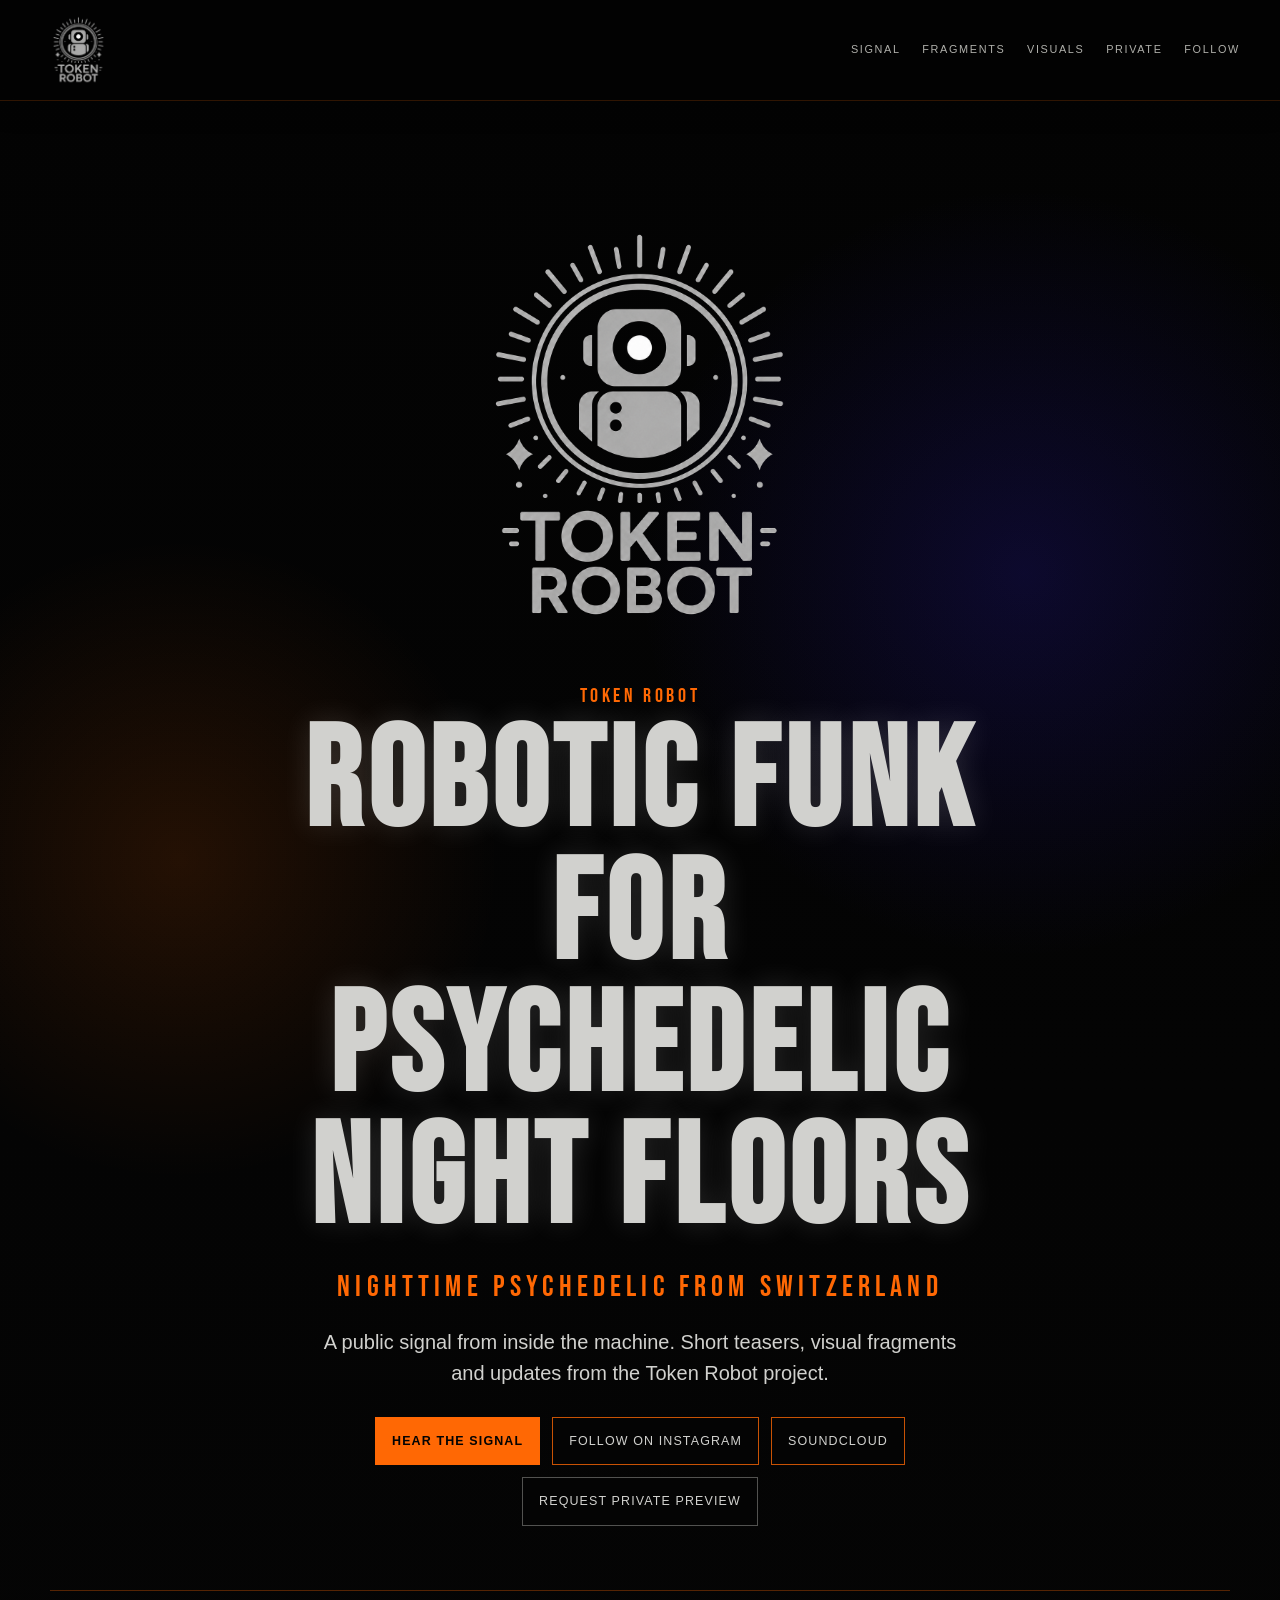
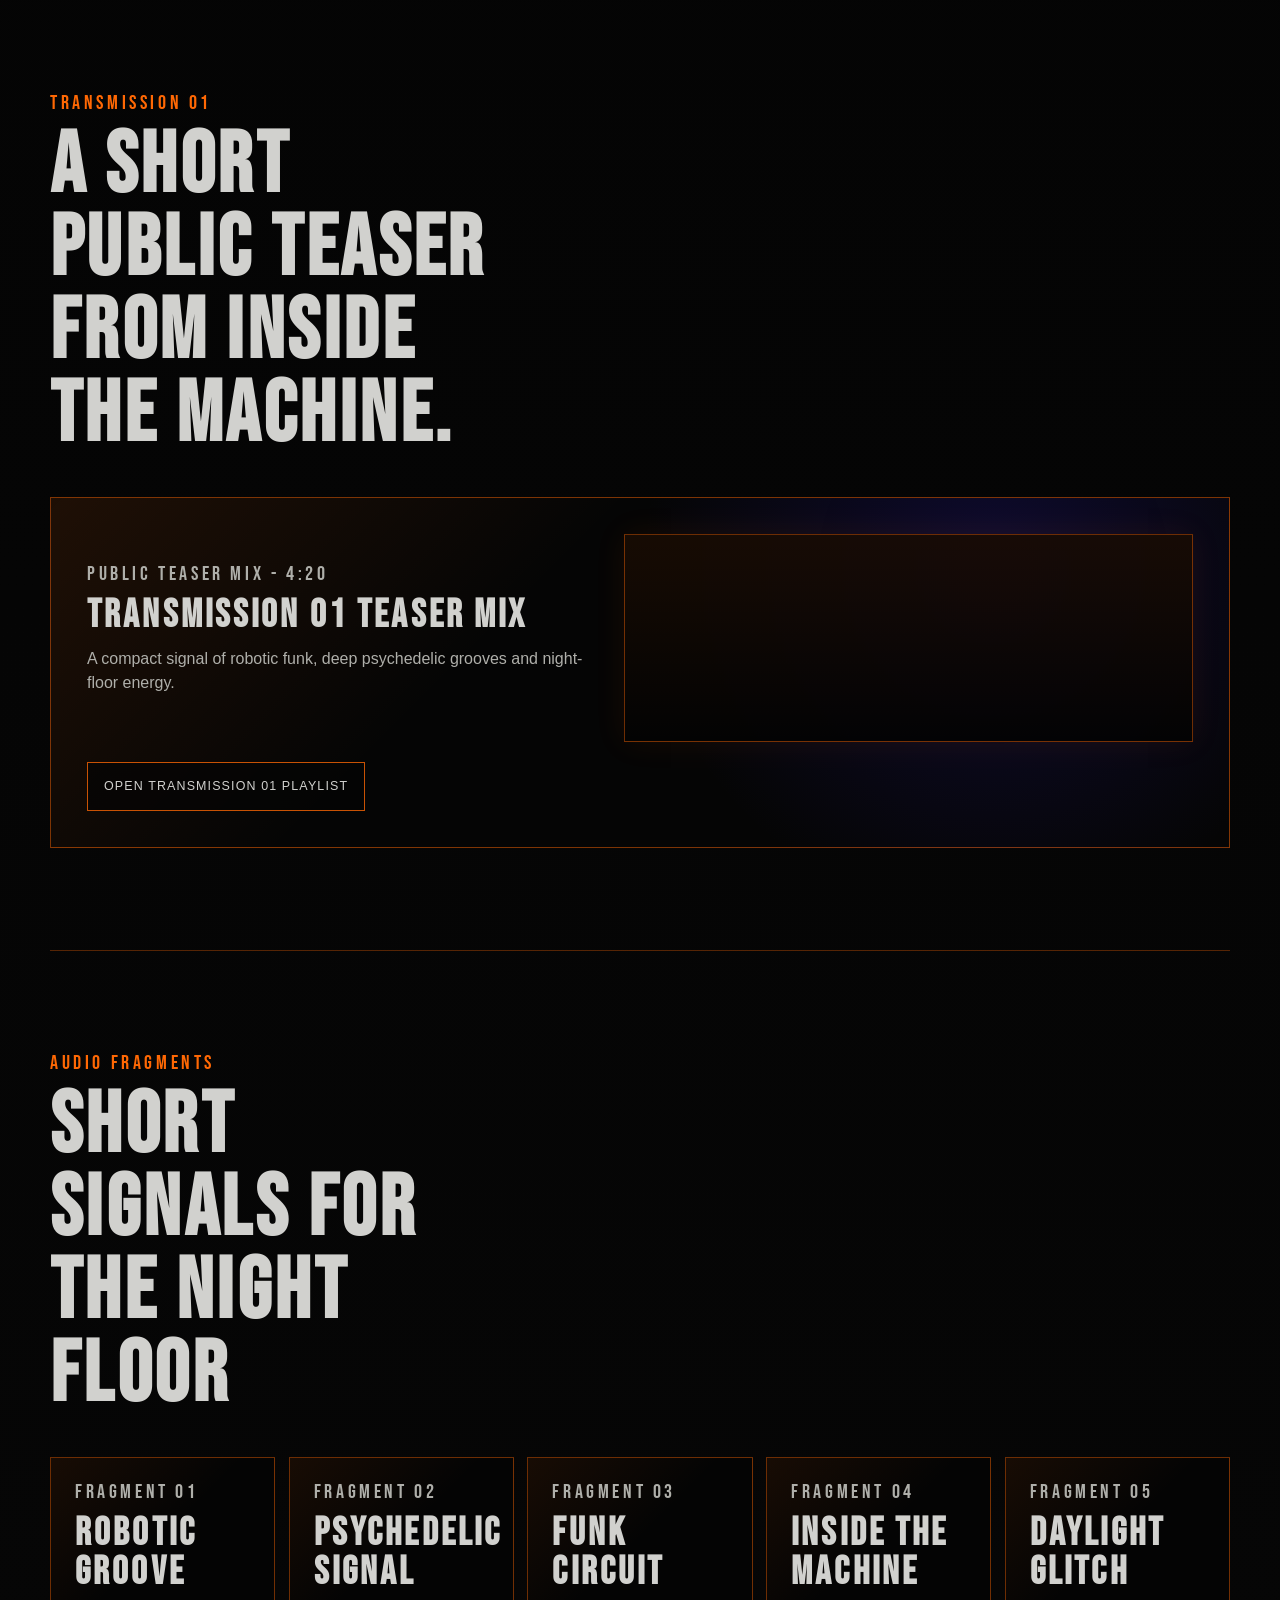
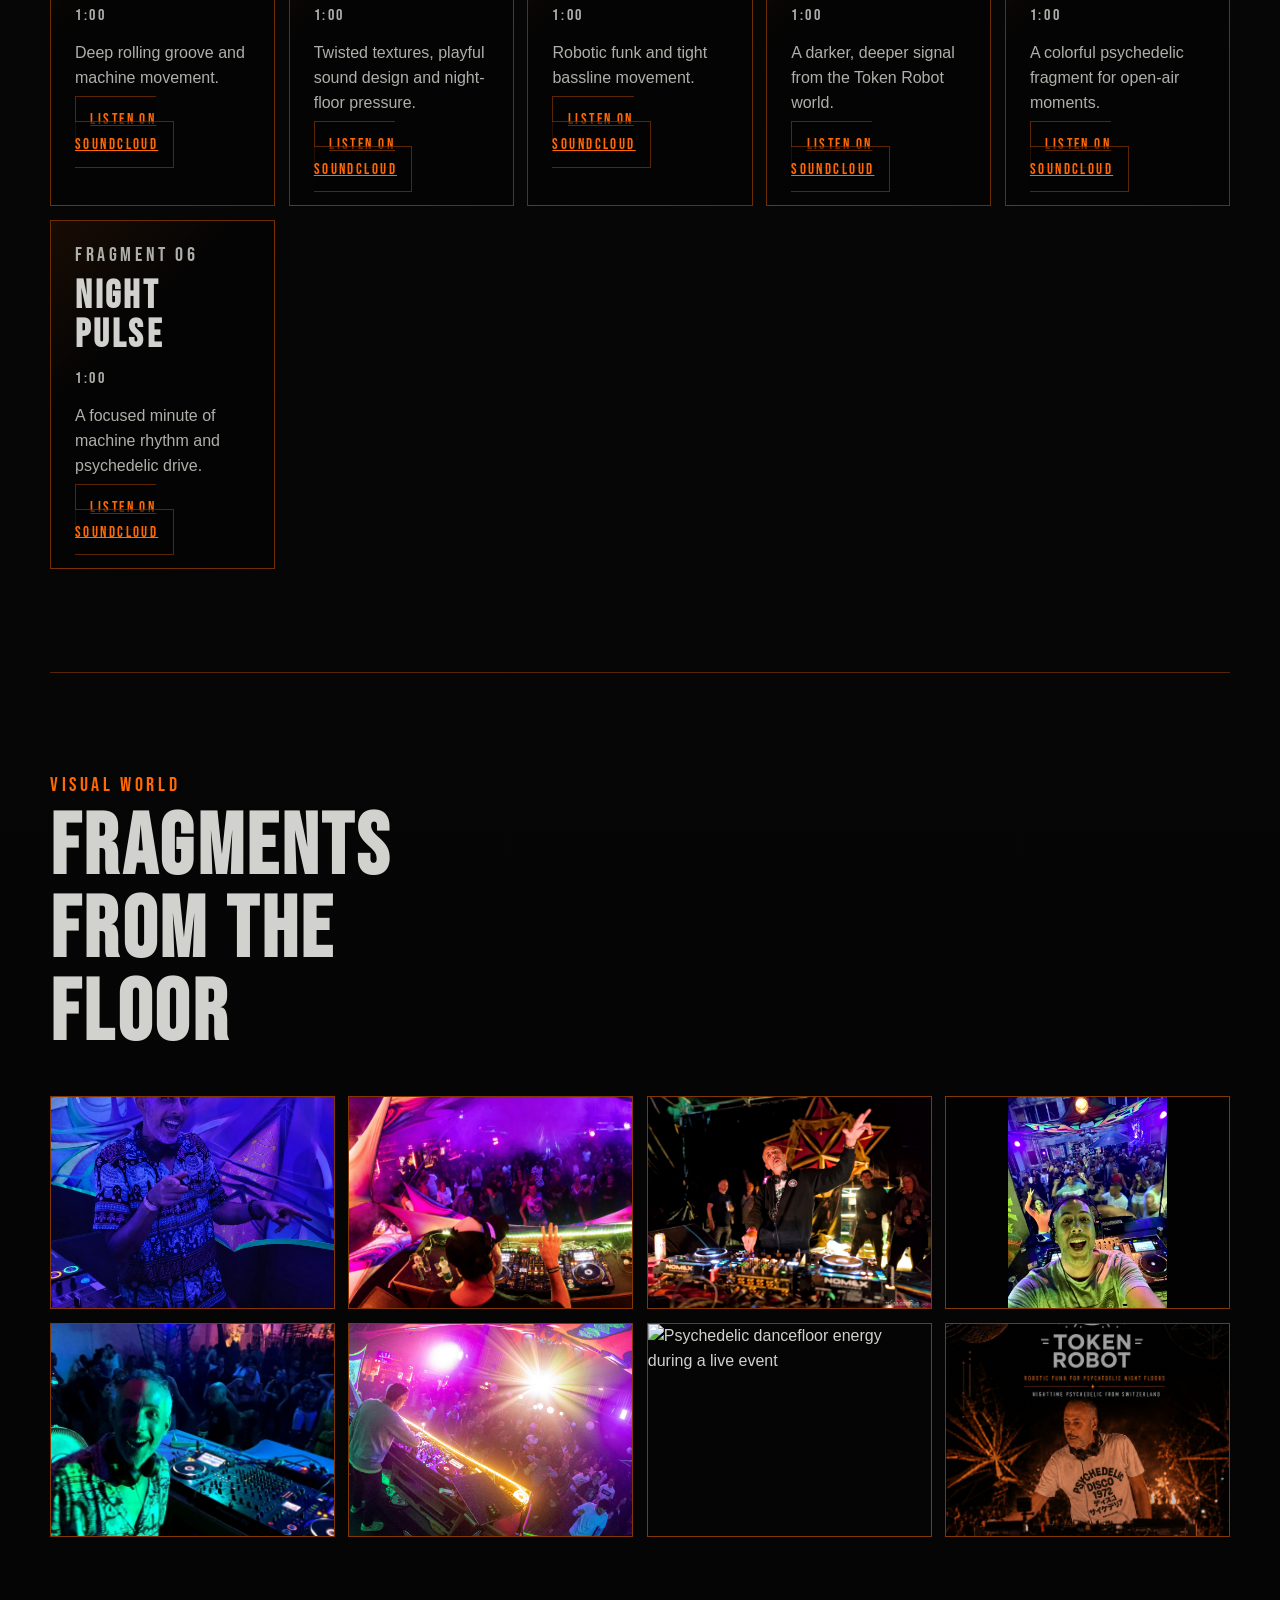
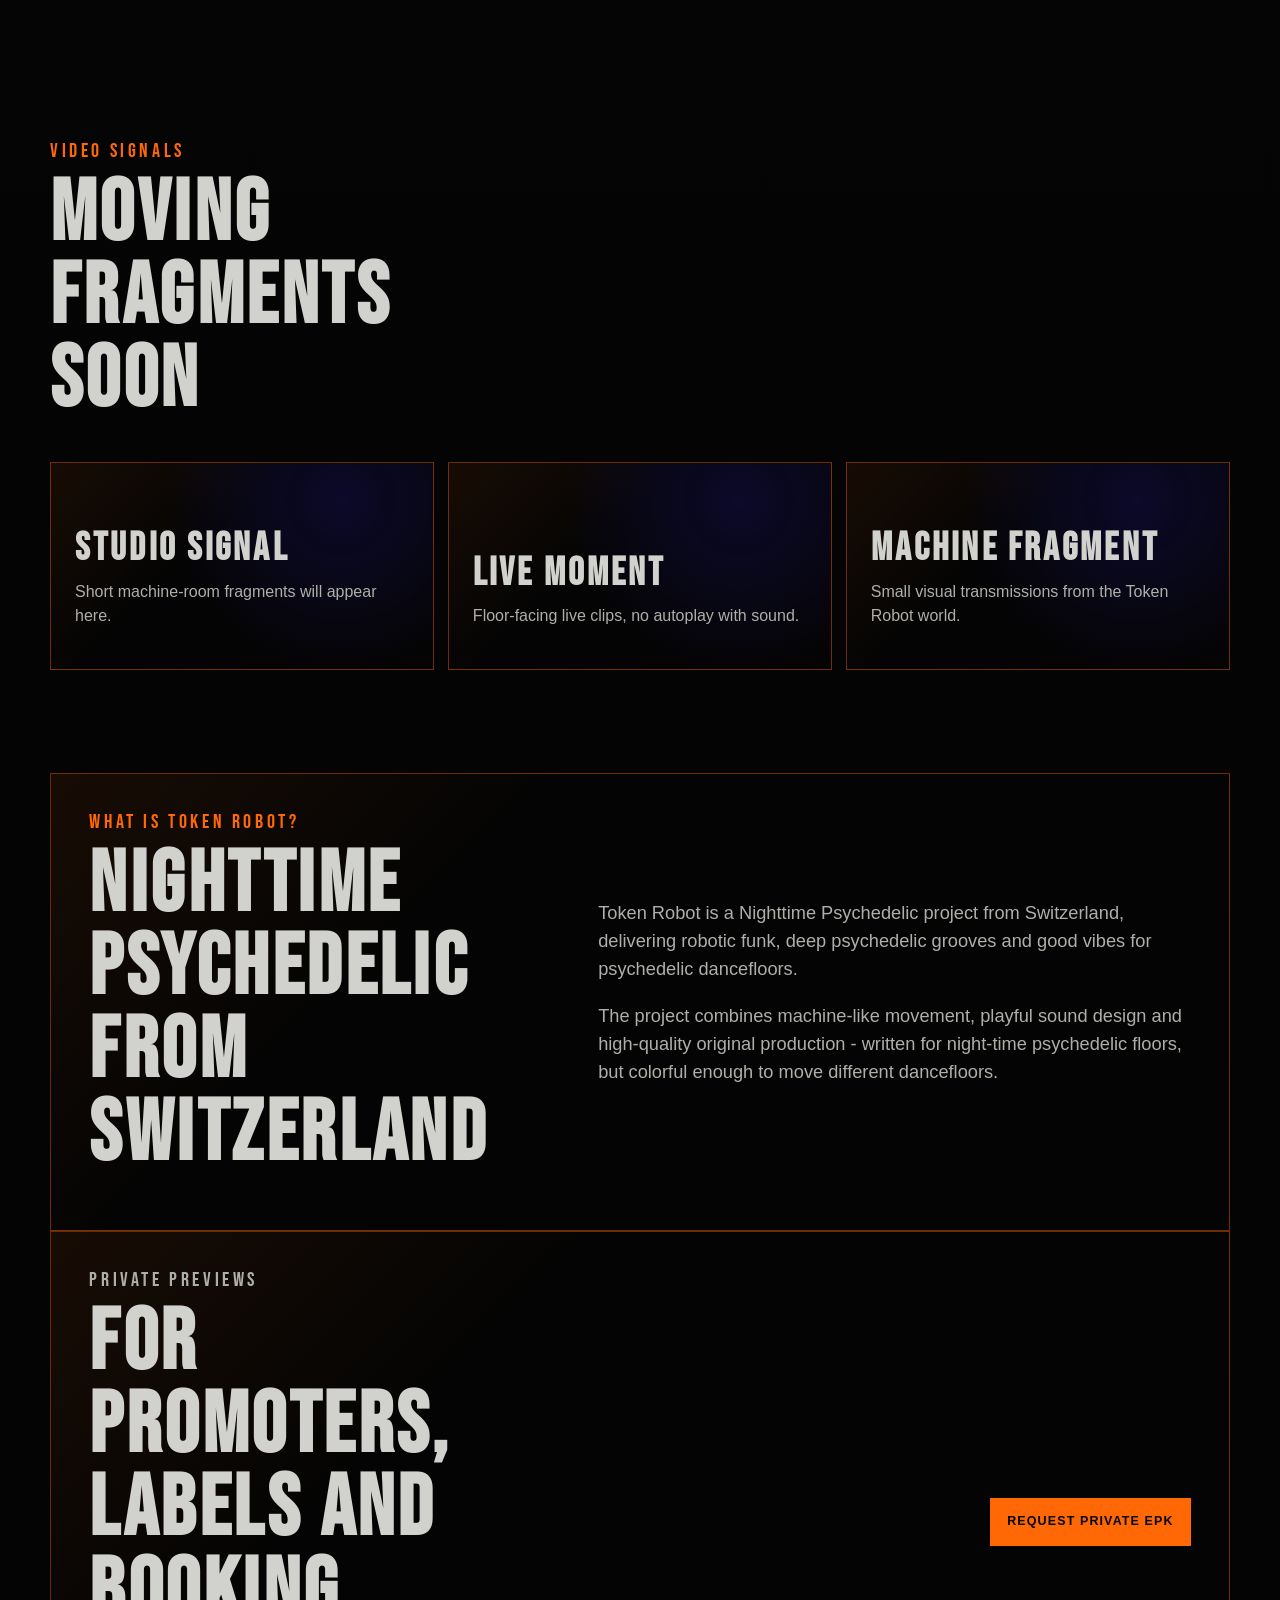
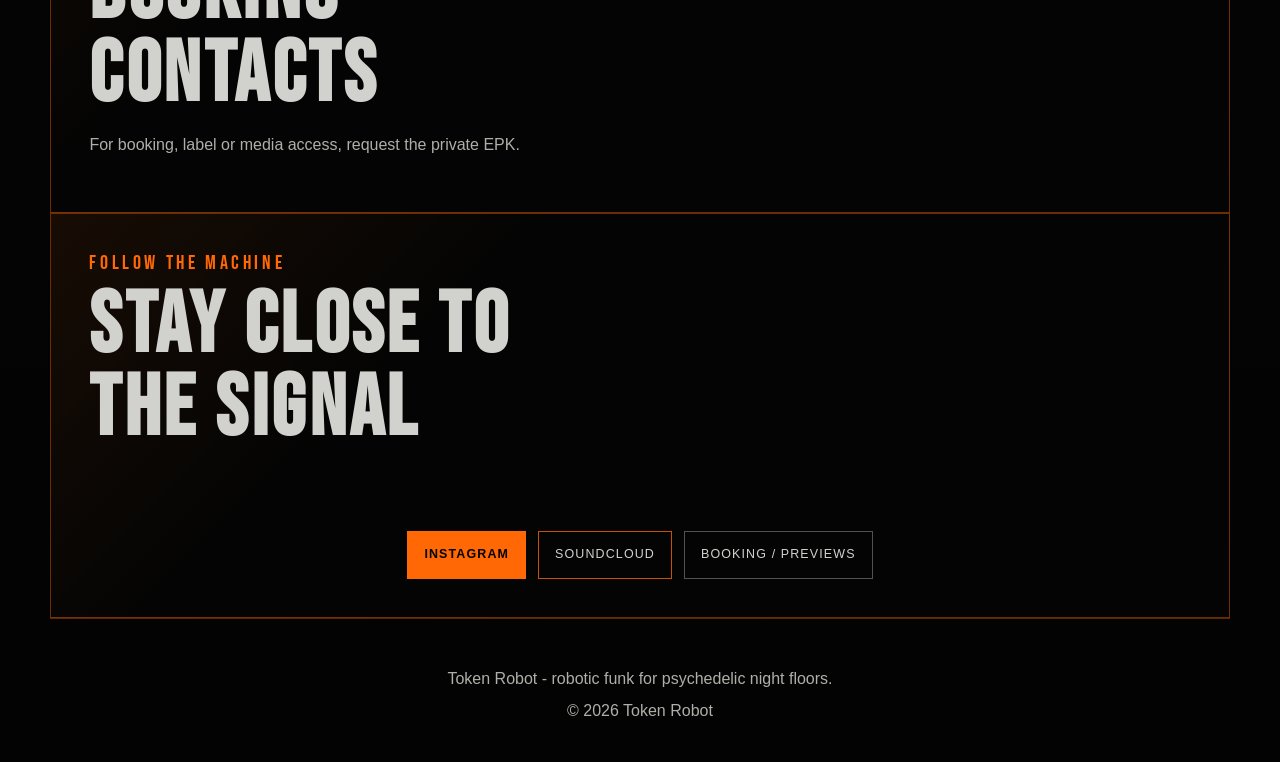
==== commit 29c54d06: "Add public SoundCloud teaser and fragments" ====
--- a/docs/index.html
+++ b/docs/index.html
@@ -58,18 +58,23 @@
         </div>
         <article class="audio-feature">
           <div class="audio-copy">
-            <p class="card-kicker">Public teaser mix - 4:44</p>
-            <h3>Public Teaser Mix</h3>
+            <p class="card-kicker">Public teaser mix - 4:20</p>
+            <h3>Transmission 01 Teaser Mix</h3>
             <p>A compact signal of robotic funk, deep psychedelic grooves and night-floor energy.</p>
           </div>
-          <div class="audio-module" aria-label="Future SoundCloud teaser player placeholder">
-            <!-- TODO: Replace this placeholder with the SoundCloud embed for the 4:44 public teaser mix. -->
-            <div class="signal-bars" aria-hidden="true">
-              <span></span><span></span><span></span><span></span><span></span><span></span><span></span>
-            </div>
-            <p>Public signal coming soon</p>
+          <div class="audio-module soundcloud-module" aria-label="Transmission 01 SoundCloud teaser player">
+            <iframe
+              title="Token Robot Transmission 01 public teaser mix SoundCloud player"
+              width="100%"
+              height="166"
+              scrolling="no"
+              frameborder="no"
+              allow="autoplay"
+              loading="lazy"
+              src="https://w.soundcloud.com/player/?url=https%3A//soundcloud.com/tokenrobot/token-robot-token-robot-transmission-01-public-teaser-mix-1&color=%23f47a0b&auto_play=false&hide_related=false&show_comments=false&show_user=true&show_reposts=false&show_teaser=false">
+            </iframe>
           </div>
-          <a class="button small" href="https://soundcloud.com/tokenrobot" target="_blank" rel="noopener noreferrer">Coming soon / Open on SoundCloud</a>
+          <a class="button small" href="https://soundcloud.com/tokenrobot/sets/transmission01" target="_blank" rel="noopener noreferrer">Open Transmission 01 playlist</a>
         </article>
       </section>
 
@@ -82,42 +87,44 @@
           <article class="fragment-card">
             <p class="card-kicker">Fragment 01</p>
             <h3>Robotic Groove</h3>
-            <p class="duration">0:30</p>
+            <p class="duration">1:00</p>
             <p>Deep rolling groove and machine movement.</p>
-            <!-- TODO: Insert public SoundCloud/audio embed for Fragment 01. -->
-            <div class="mini-player" aria-label="Fragment 01 coming soon">Coming soon</div>
+            <a class="mini-player" href="https://soundcloud.com/tokenrobot/token-robot-fragment-01-2" target="_blank" rel="noopener noreferrer" aria-label="Listen to Fragment 01 on SoundCloud">Listen on SoundCloud</a>
           </article>
           <article class="fragment-card">
             <p class="card-kicker">Fragment 02</p>
             <h3>Psychedelic Signal</h3>
-            <p class="duration">0:42</p>
+            <p class="duration">1:00</p>
             <p>Twisted textures, playful sound design and night-floor pressure.</p>
-            <!-- TODO: Insert public SoundCloud/audio embed for Fragment 02. -->
-            <div class="mini-player" aria-label="Fragment 02 coming soon">Coming soon</div>
+            <a class="mini-player" href="https://soundcloud.com/tokenrobot/token-robot-fragment-02-3" target="_blank" rel="noopener noreferrer" aria-label="Listen to Fragment 02 on SoundCloud">Listen on SoundCloud</a>
           </article>
           <article class="fragment-card">
             <p class="card-kicker">Fragment 03</p>
             <h3>Funk Circuit</h3>
-            <p class="duration">0:28</p>
+            <p class="duration">1:00</p>
             <p>Robotic funk and tight bassline movement.</p>
-            <!-- TODO: Insert public SoundCloud/audio embed for Fragment 03. -->
-            <div class="mini-player" aria-label="Fragment 03 coming soon">Coming soon</div>
+            <a class="mini-player" href="https://soundcloud.com/tokenrobot/token-robot-fragment-03-4" target="_blank" rel="noopener noreferrer" aria-label="Listen to Fragment 03 on SoundCloud">Listen on SoundCloud</a>
           </article>
           <article class="fragment-card">
             <p class="card-kicker">Fragment 04</p>
             <h3>Inside the Machine</h3>
-            <p class="duration">0:45</p>
+            <p class="duration">1:00</p>
             <p>A darker, deeper signal from the Token Robot world.</p>
-            <!-- TODO: Insert public SoundCloud/audio embed for Fragment 04. -->
-            <div class="mini-player" aria-label="Fragment 04 coming soon">Coming soon</div>
+            <a class="mini-player" href="https://soundcloud.com/tokenrobot/token-robot-fragment-04-5" target="_blank" rel="noopener noreferrer" aria-label="Listen to Fragment 04 on SoundCloud">Listen on SoundCloud</a>
           </article>
           <article class="fragment-card">
             <p class="card-kicker">Fragment 05</p>
             <h3>Daylight Glitch</h3>
-            <p class="duration">0:35</p>
+            <p class="duration">1:00</p>
             <p>A colorful psychedelic fragment for open-air moments.</p>
-            <!-- TODO: Insert public SoundCloud/audio embed for Fragment 05. -->
-            <div class="mini-player" aria-label="Fragment 05 coming soon">Coming soon</div>
+            <a class="mini-player" href="https://soundcloud.com/tokenrobot/token-robot-fragment-05-6" target="_blank" rel="noopener noreferrer" aria-label="Listen to Fragment 05 on SoundCloud">Listen on SoundCloud</a>
+          </article>
+          <article class="fragment-card">
+            <p class="card-kicker">Fragment 06</p>
+            <h3>Night Pulse</h3>
+            <p class="duration">1:00</p>
+            <p>A focused minute of machine rhythm and psychedelic drive.</p>
+            <a class="mini-player" href="https://soundcloud.com/tokenrobot/token-robot-fragment-06-7" target="_blank" rel="noopener noreferrer" aria-label="Listen to Fragment 06 on SoundCloud">Listen on SoundCloud</a>
           </article>
         </div>
       </section>
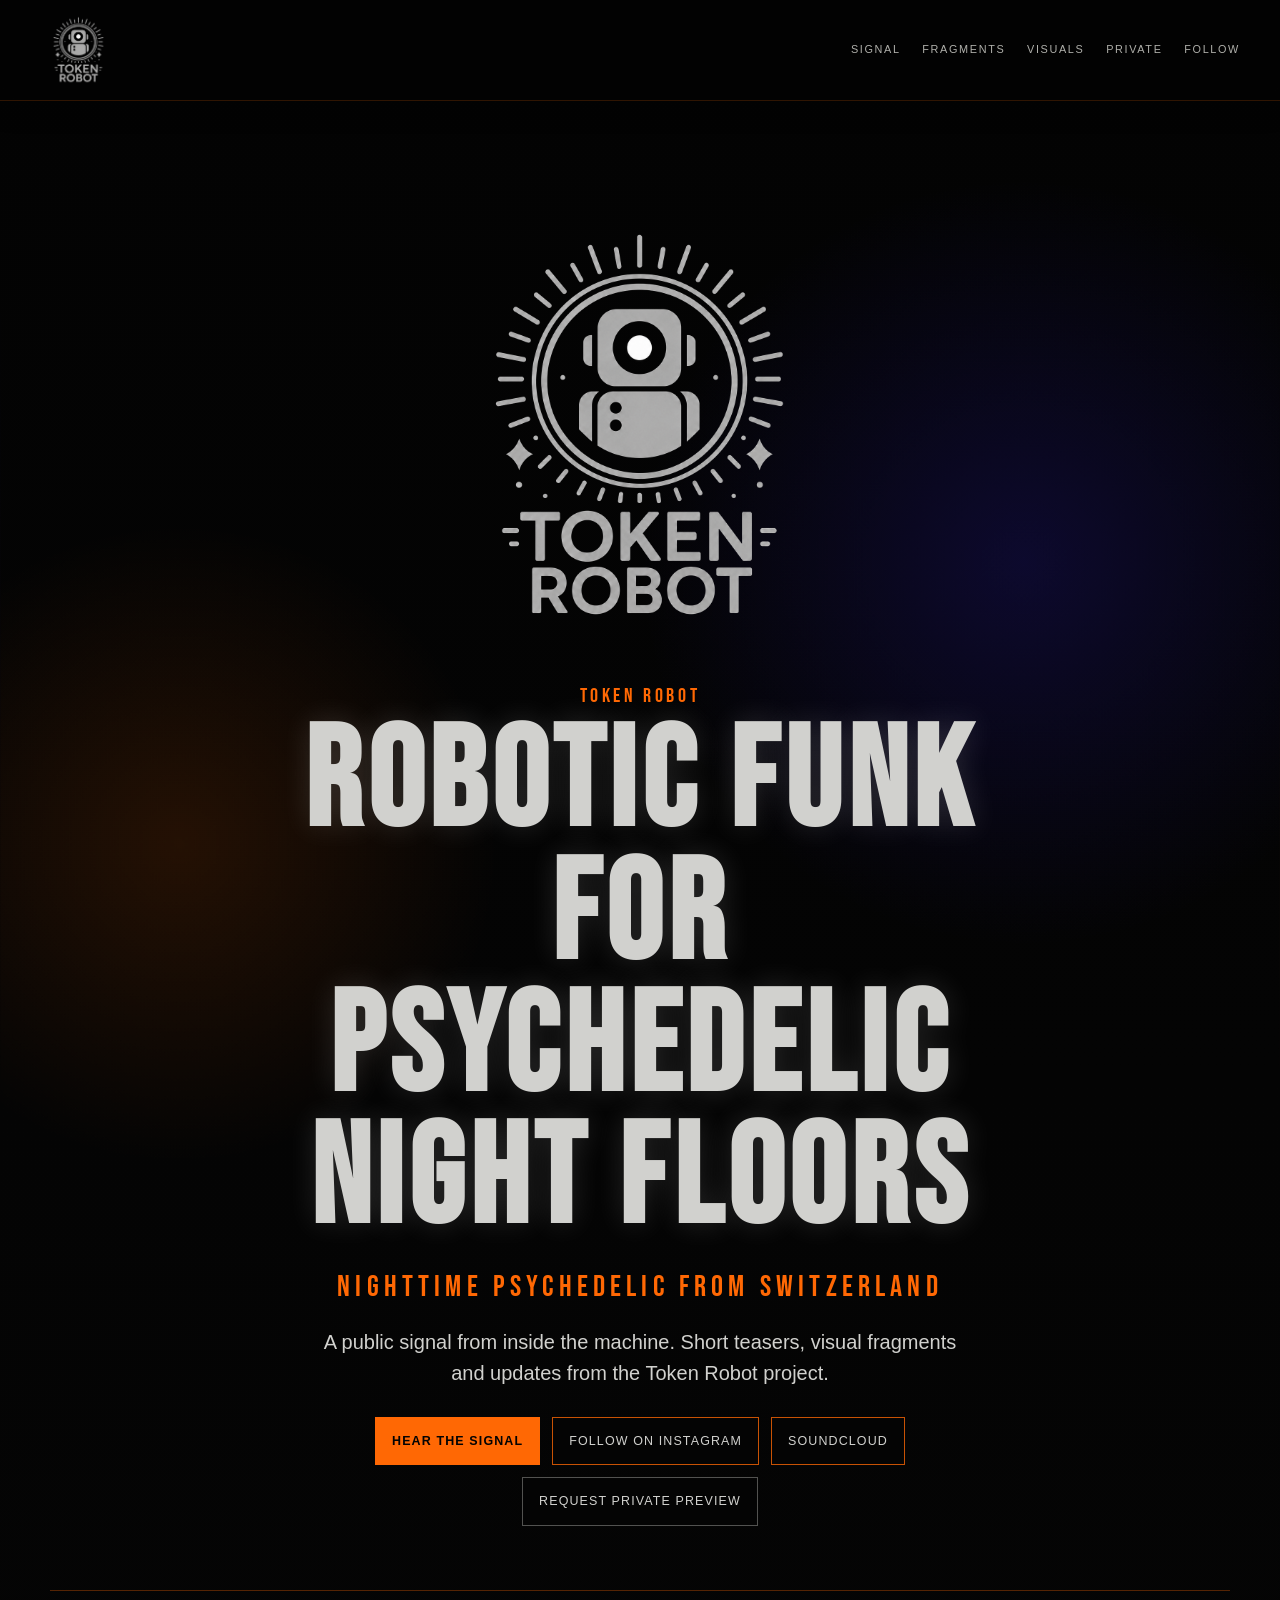
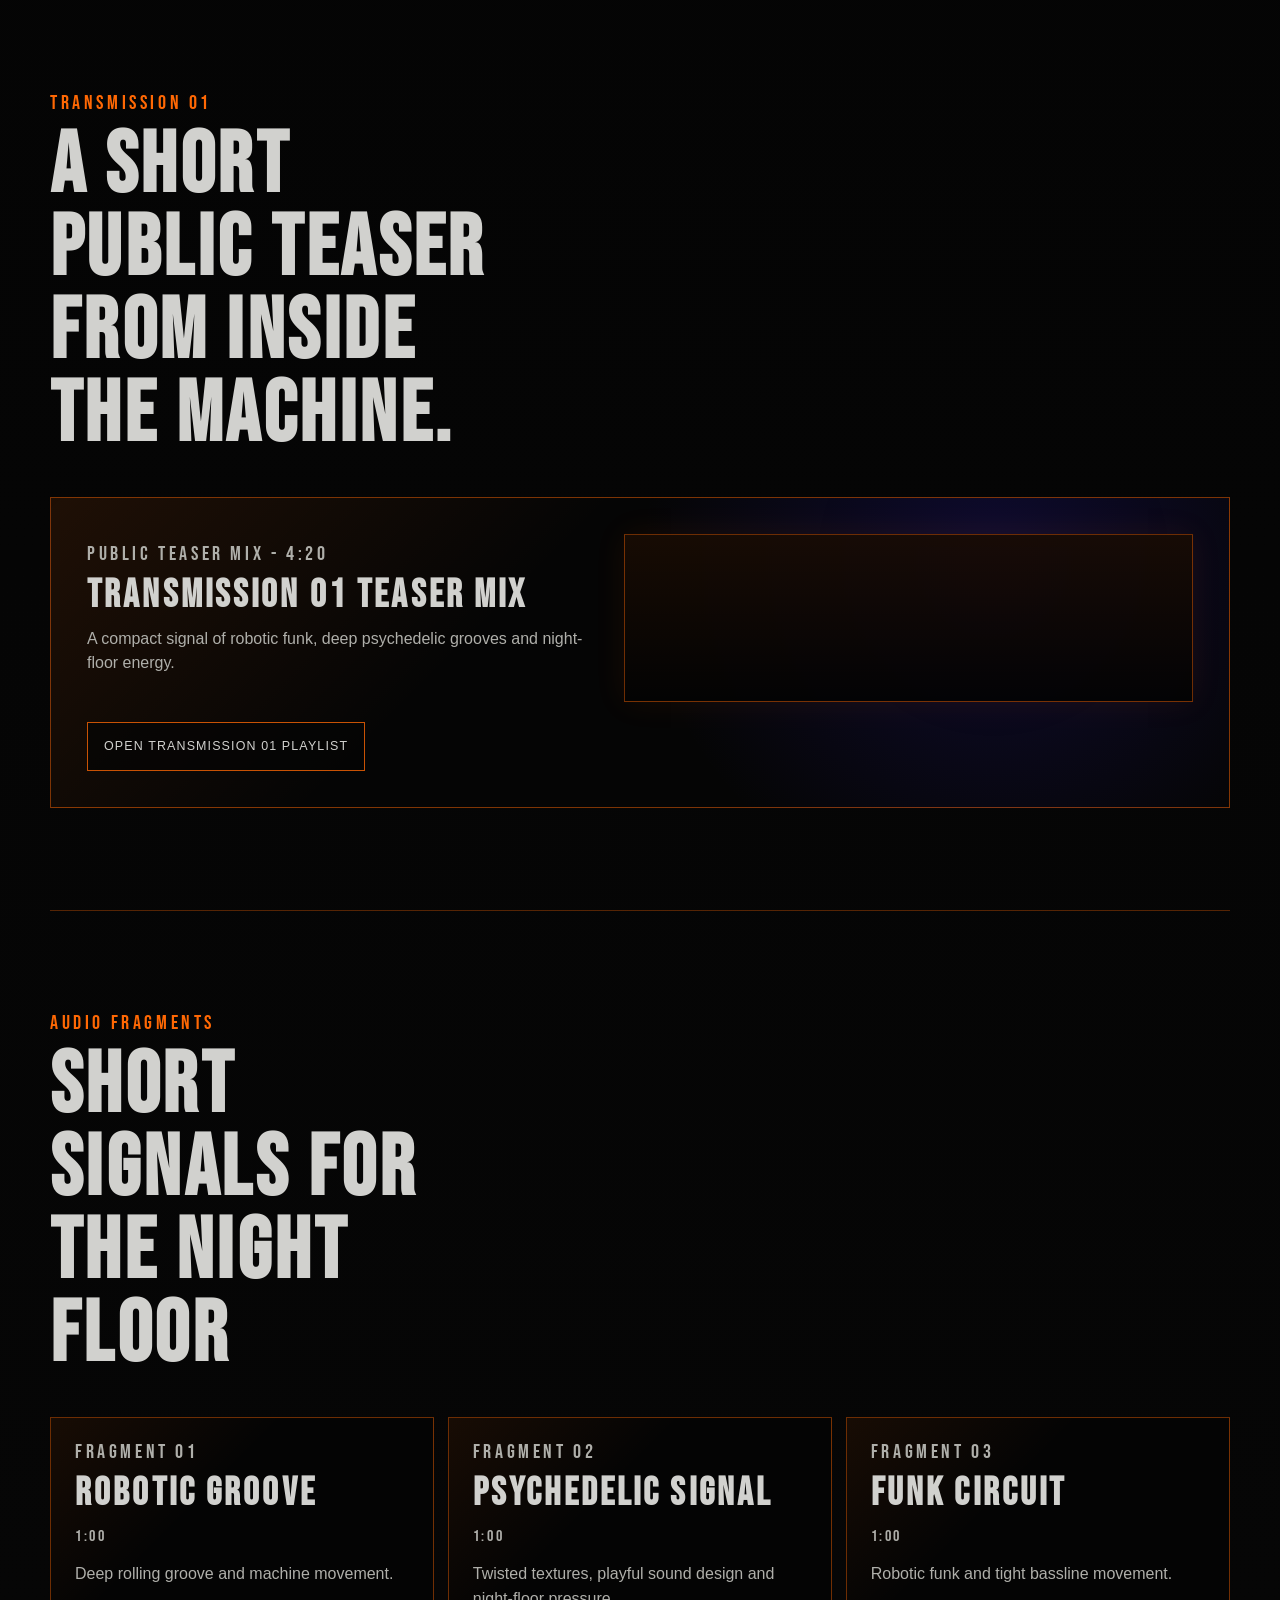
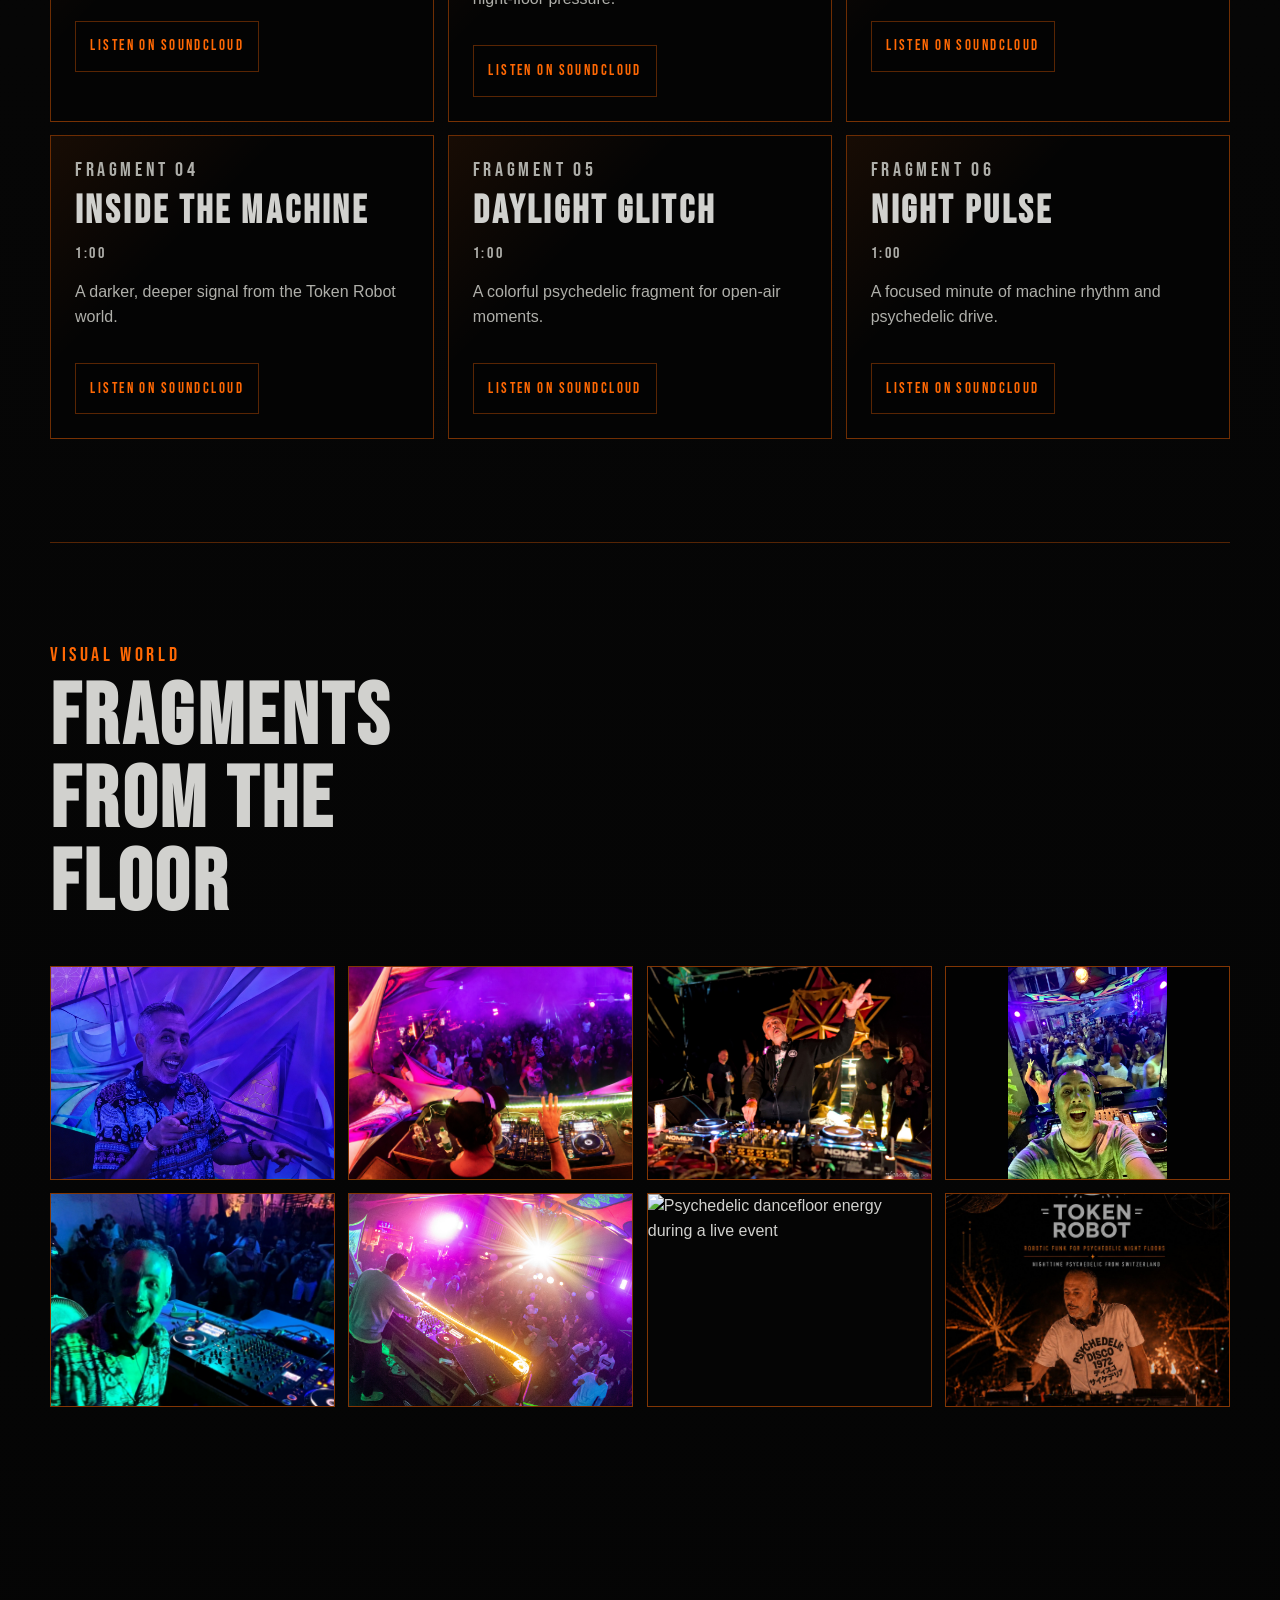
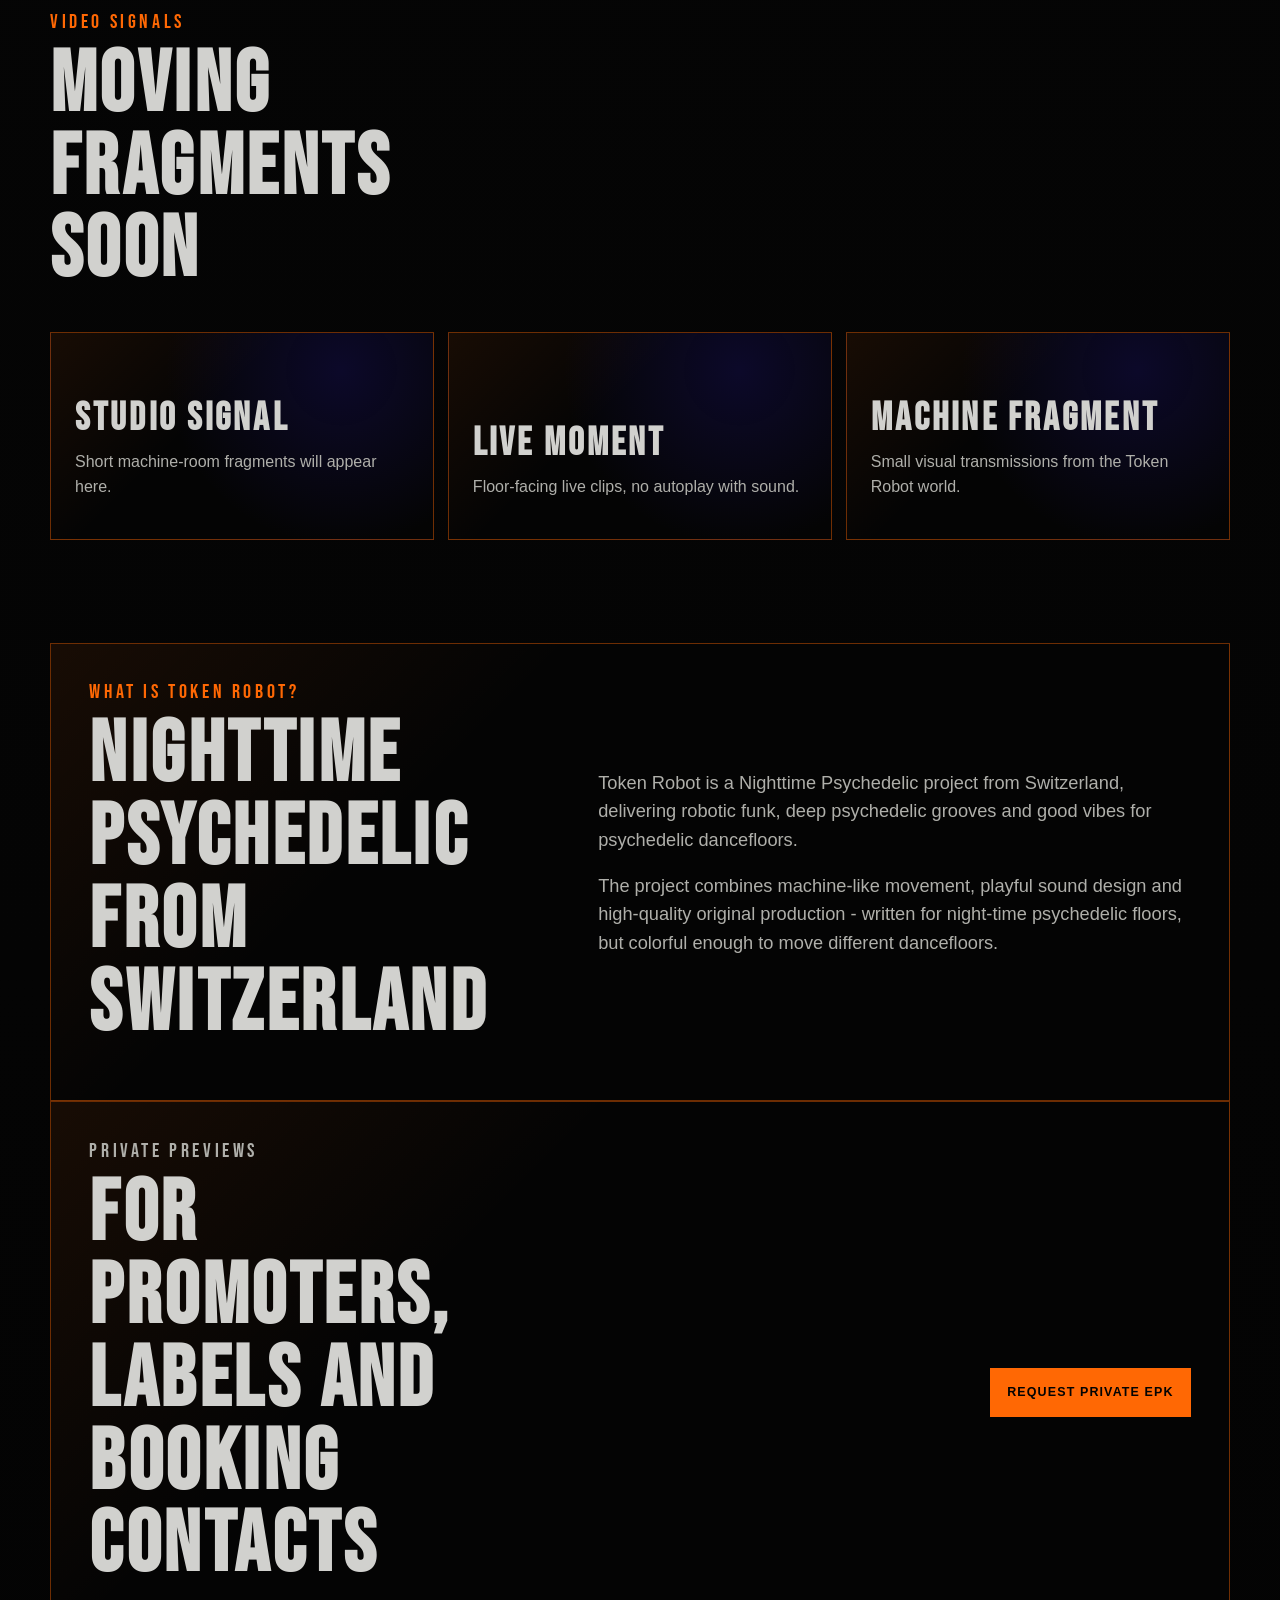
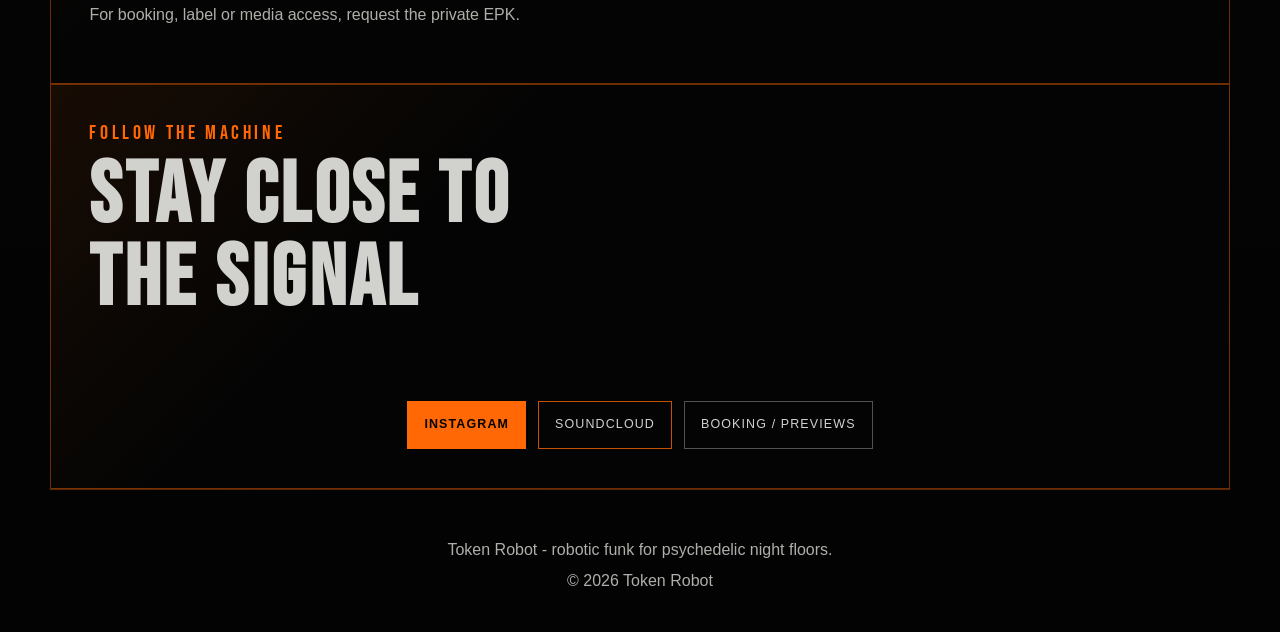
==== commit 31416949: "Bust homepage stylesheet cache" ====
--- a/docs/index.html
+++ b/docs/index.html
@@ -14,7 +14,7 @@
     <link rel="icon" href="epk/assets/logo/favicon.png" type="image/png">
     <link rel="preload" href="epk/assets/fonts/BebasNeue-Regular.ttf" as="font" type="font/ttf" crossorigin>
     <link rel="preload" href="epk/assets/images/hero-cover.jpg" as="image">
-    <link rel="stylesheet" href="styles-home.css">
+    <link rel="stylesheet" href="styles-home.css?v=gallery-crop-1">
   </head>
   <body>
     <a class="skip-link" href="#main">Skip to content</a>
--- a/docs/styles-home.css
+++ b/docs/styles-home.css
@@ -360,6 +360,18 @@
   box-shadow: 0 0 30px rgba(255, 104, 4, 0.08);
 }
 
+.soundcloud-module {
+  min-height: 0;
+  padding: 0;
+  overflow: hidden;
+}
+
+.soundcloud-module iframe {
+  display: block;
+  width: 100%;
+  border: 0;
+}
+
 .audio-module p,
 .mini-player {
   margin: 0;
@@ -415,11 +427,23 @@
 }
 
 .mini-player {
+  display: inline-flex;
+  align-items: center;
+  justify-content: center;
   margin-top: 1.1rem;
   padding: 0.8rem 0.9rem;
   border: 1px solid rgba(255, 104, 4, 0.34);
   background: rgba(3, 3, 3, 0.62);
   font-size: 0.95rem;
+  text-decoration: none;
+  transition: border-color 180ms ease, color 180ms ease, background 180ms ease;
+}
+
+.mini-player:hover,
+.mini-player:focus-visible {
+  border-color: rgba(255, 104, 4, 0.78);
+  background: rgba(255, 104, 4, 0.1);
+  color: var(--silver);
 }
 
 .gallery-grid {
@@ -439,6 +463,10 @@
   width: 100%;
   height: 100%;
   object-fit: cover;
+}
+
+.visual-world .gallery-item:first-child img {
+  object-position: center top;
 }
 
 .gallery-item.contain img {
@@ -570,7 +598,7 @@
   }
 
   .fragment-grid {
-    grid-template-columns: repeat(5, minmax(0, 1fr));
+    grid-template-columns: repeat(3, minmax(0, 1fr));
   }
 
   .gallery-grid {
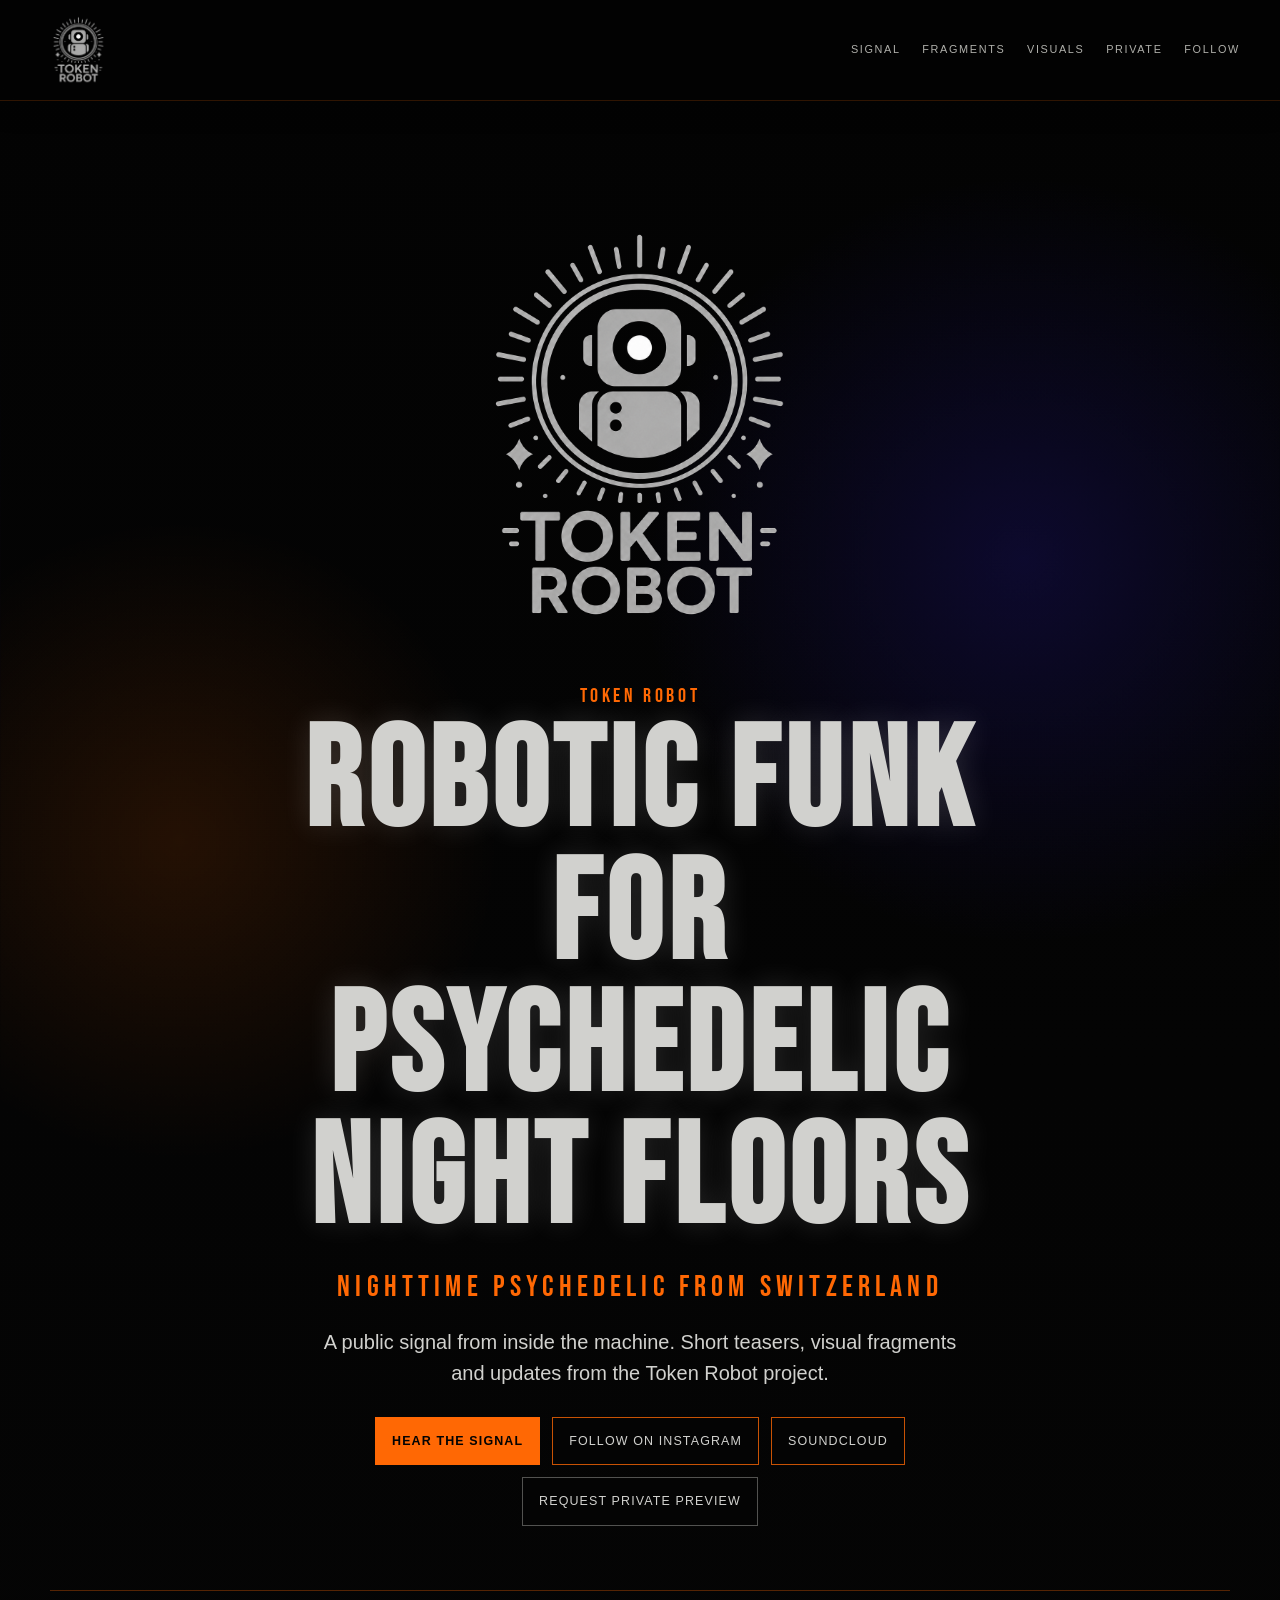
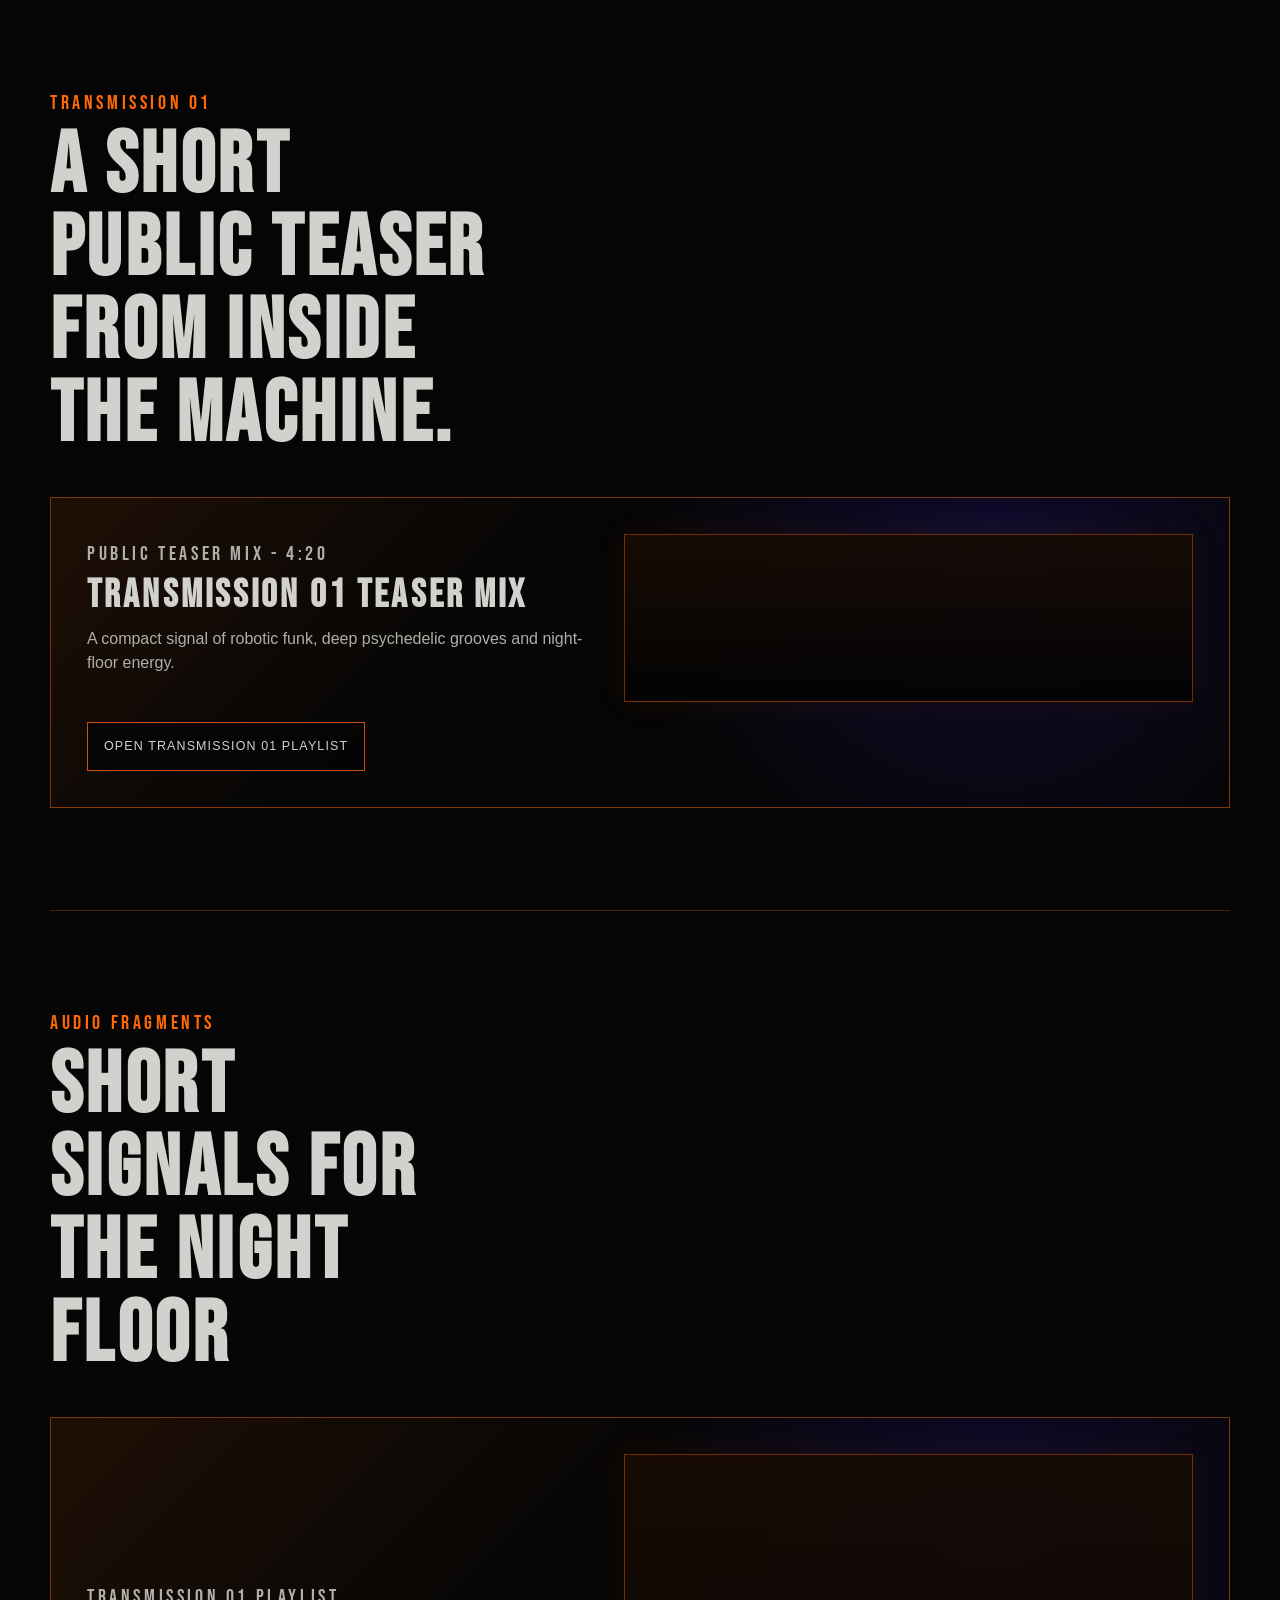
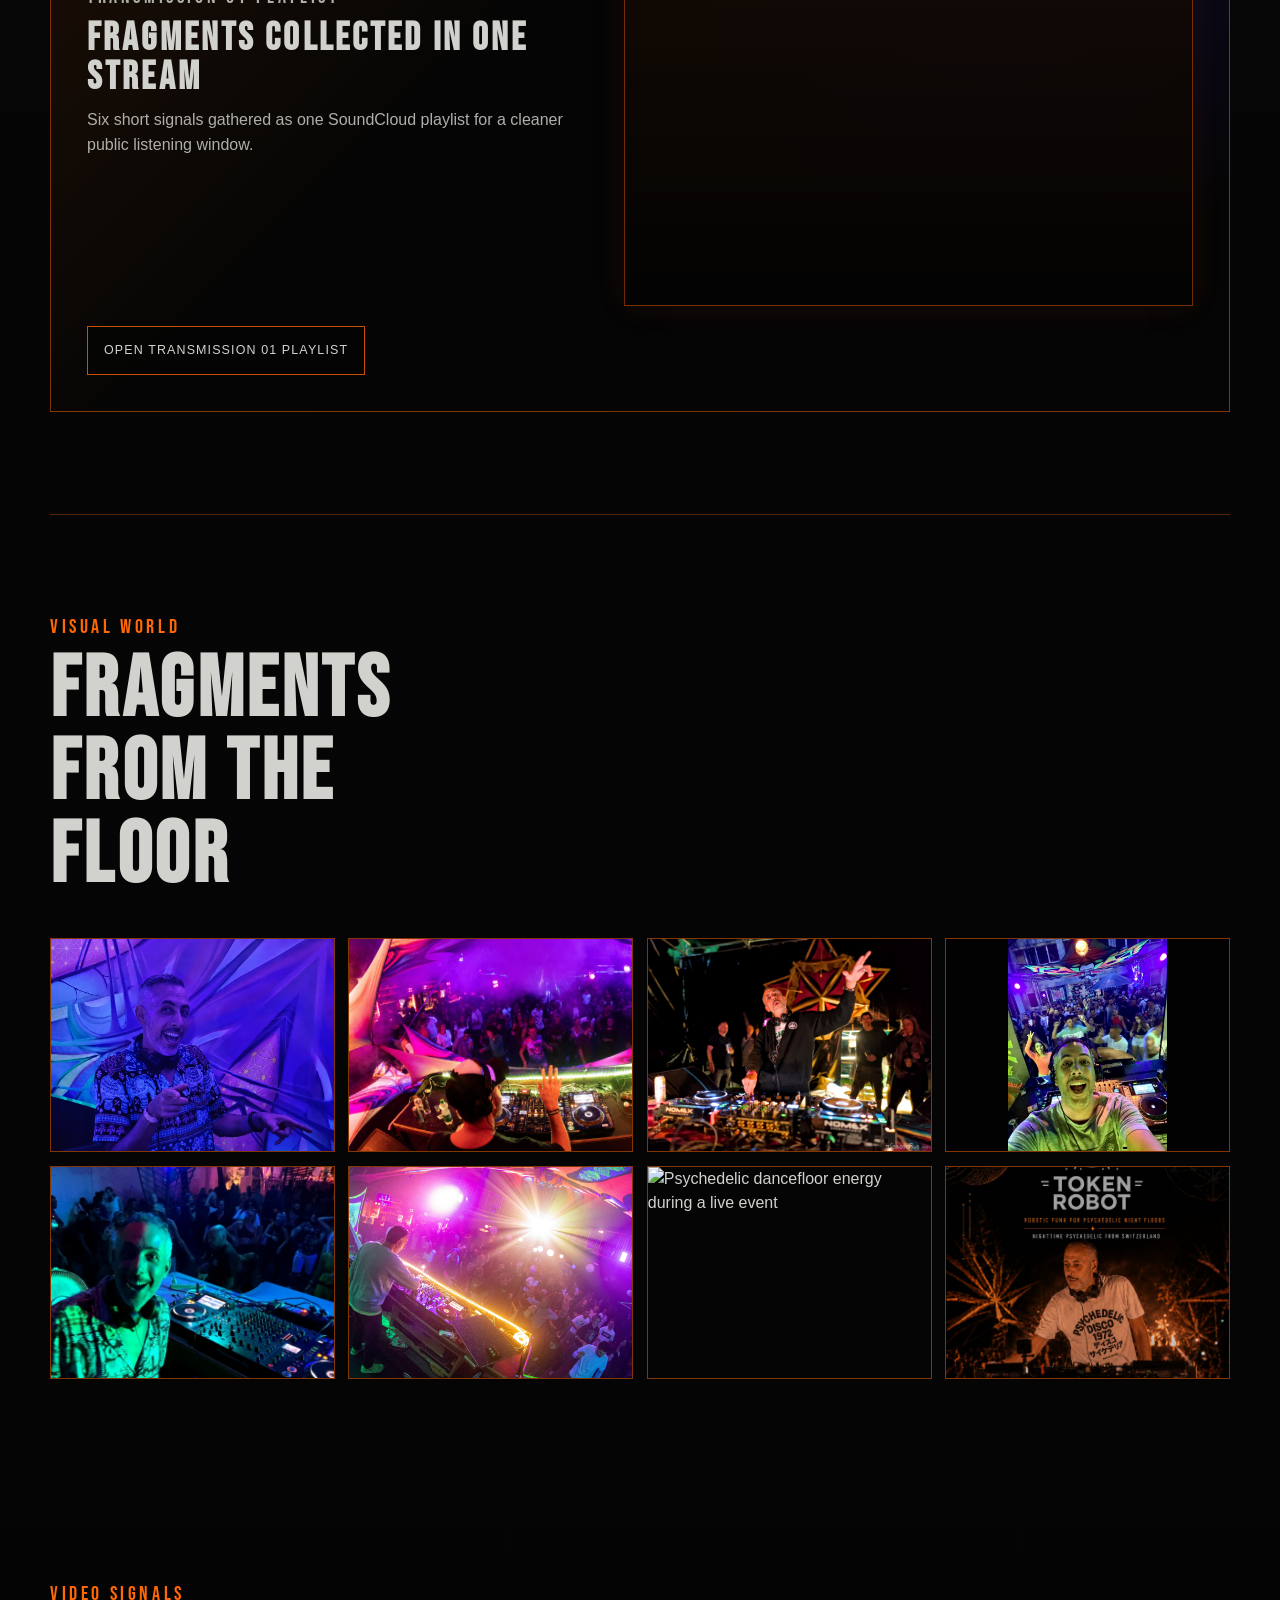
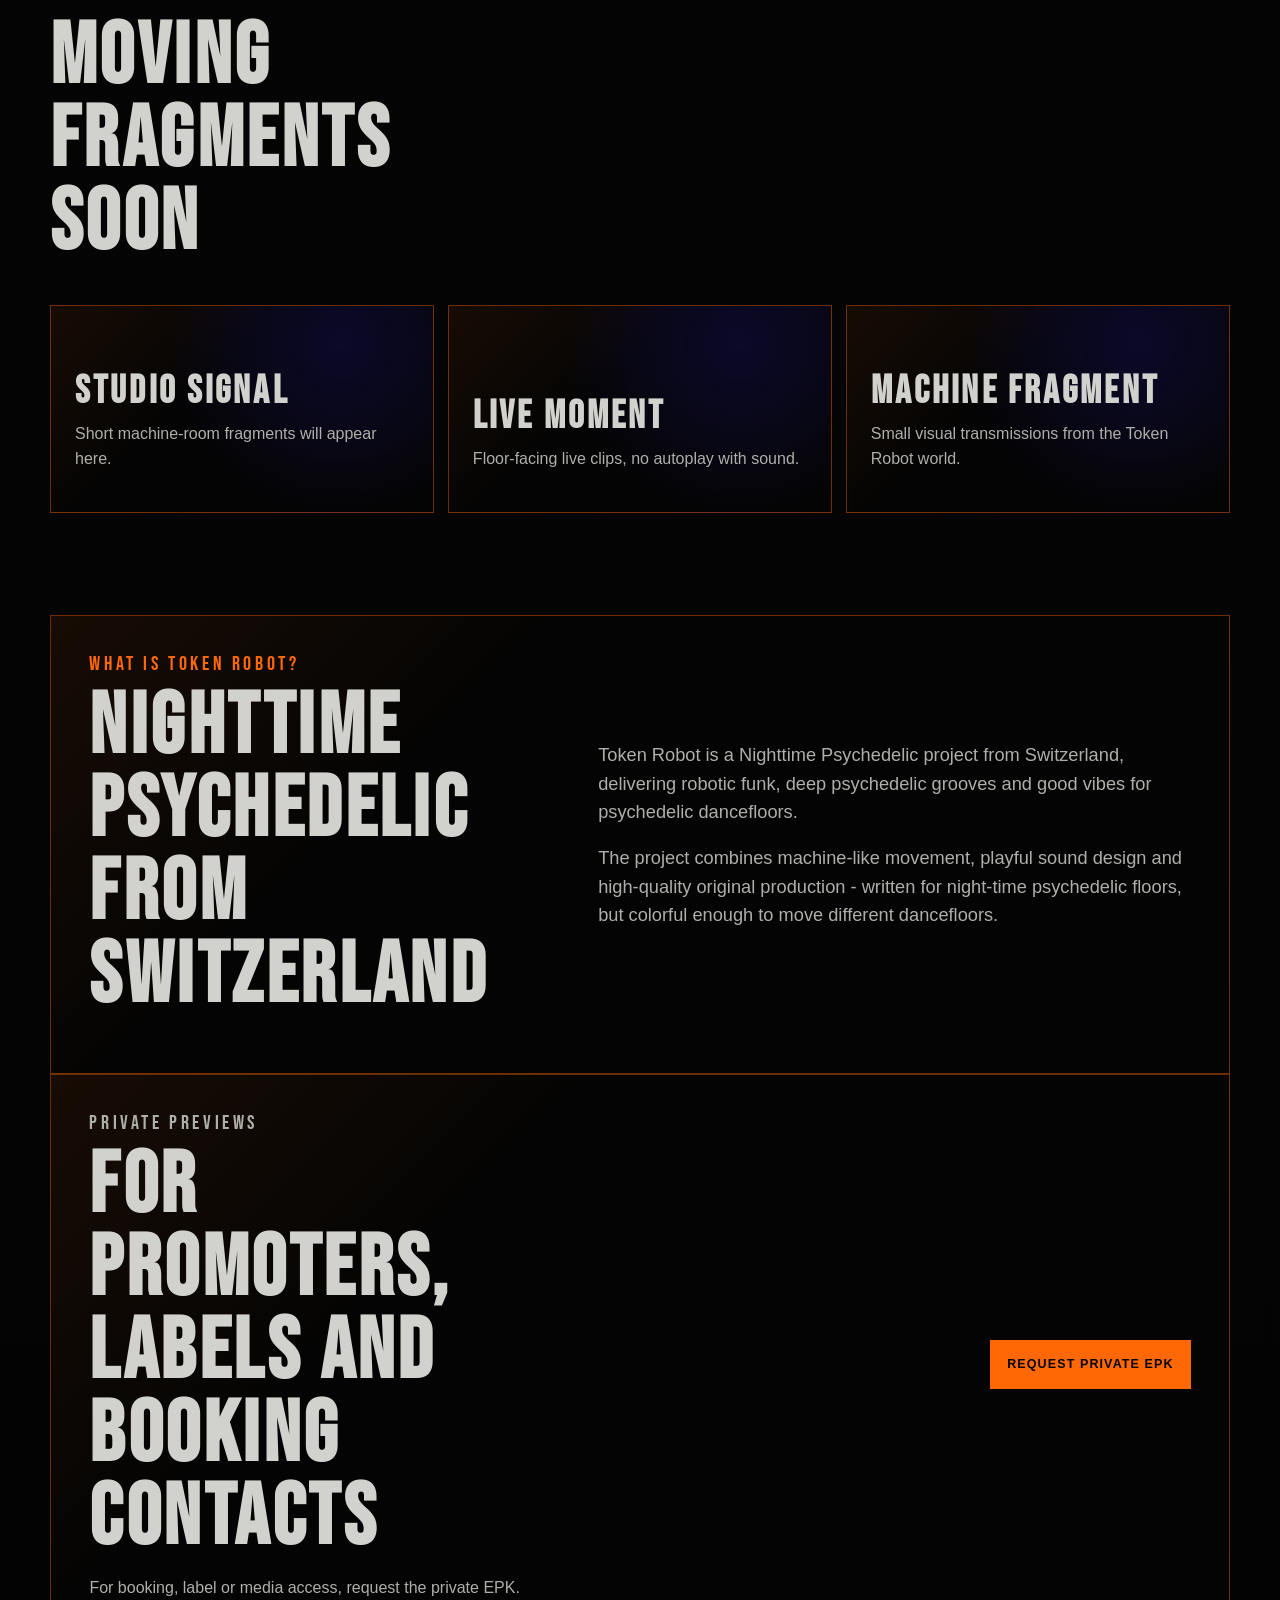
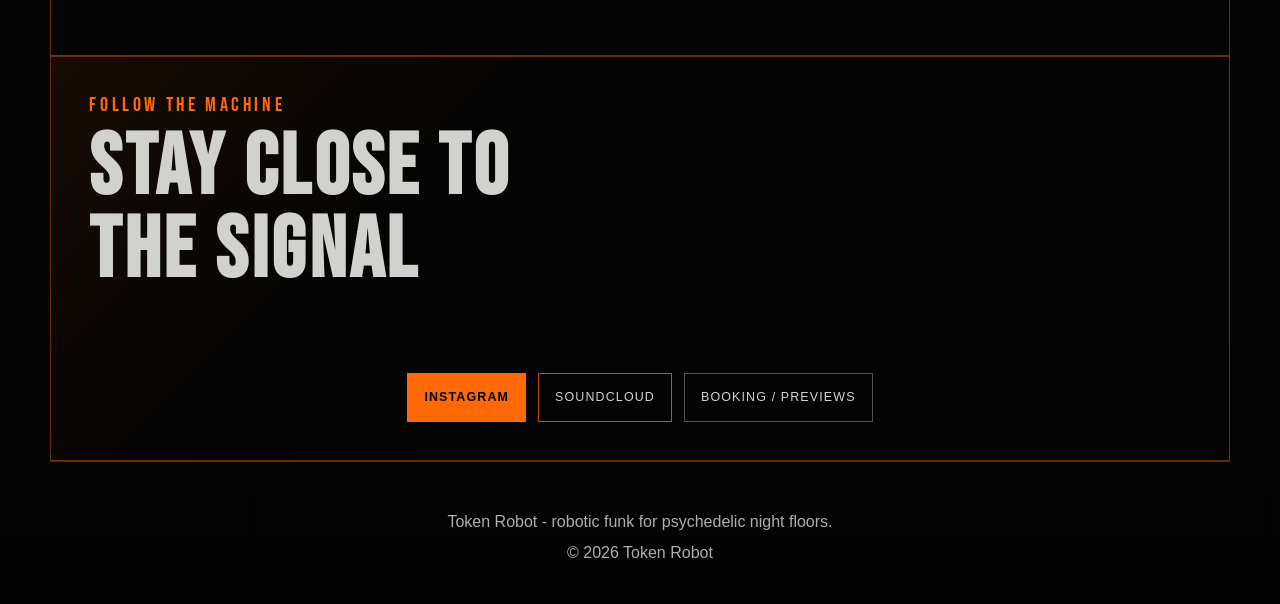
==== commit afc81caa: "Replace fragment cards with SoundCloud playlist embed" ====
--- a/docs/index.html
+++ b/docs/index.html
@@ -83,50 +83,26 @@
           <p class="eyebrow">Audio Fragments</p>
           <h2 id="fragments-title">Short signals for the night floor</h2>
         </div>
-        <div class="fragment-grid">
-          <article class="fragment-card">
-            <p class="card-kicker">Fragment 01</p>
-            <h3>Robotic Groove</h3>
-            <p class="duration">1:00</p>
-            <p>Deep rolling groove and machine movement.</p>
-            <a class="mini-player" href="https://soundcloud.com/tokenrobot/token-robot-fragment-01-2" target="_blank" rel="noopener noreferrer" aria-label="Listen to Fragment 01 on SoundCloud">Listen on SoundCloud</a>
-          </article>
-          <article class="fragment-card">
-            <p class="card-kicker">Fragment 02</p>
-            <h3>Psychedelic Signal</h3>
-            <p class="duration">1:00</p>
-            <p>Twisted textures, playful sound design and night-floor pressure.</p>
-            <a class="mini-player" href="https://soundcloud.com/tokenrobot/token-robot-fragment-02-3" target="_blank" rel="noopener noreferrer" aria-label="Listen to Fragment 02 on SoundCloud">Listen on SoundCloud</a>
-          </article>
-          <article class="fragment-card">
-            <p class="card-kicker">Fragment 03</p>
-            <h3>Funk Circuit</h3>
-            <p class="duration">1:00</p>
-            <p>Robotic funk and tight bassline movement.</p>
-            <a class="mini-player" href="https://soundcloud.com/tokenrobot/token-robot-fragment-03-4" target="_blank" rel="noopener noreferrer" aria-label="Listen to Fragment 03 on SoundCloud">Listen on SoundCloud</a>
-          </article>
-          <article class="fragment-card">
-            <p class="card-kicker">Fragment 04</p>
-            <h3>Inside the Machine</h3>
-            <p class="duration">1:00</p>
-            <p>A darker, deeper signal from the Token Robot world.</p>
-            <a class="mini-player" href="https://soundcloud.com/tokenrobot/token-robot-fragment-04-5" target="_blank" rel="noopener noreferrer" aria-label="Listen to Fragment 04 on SoundCloud">Listen on SoundCloud</a>
-          </article>
-          <article class="fragment-card">
-            <p class="card-kicker">Fragment 05</p>
-            <h3>Daylight Glitch</h3>
-            <p class="duration">1:00</p>
-            <p>A colorful psychedelic fragment for open-air moments.</p>
-            <a class="mini-player" href="https://soundcloud.com/tokenrobot/token-robot-fragment-05-6" target="_blank" rel="noopener noreferrer" aria-label="Listen to Fragment 05 on SoundCloud">Listen on SoundCloud</a>
-          </article>
-          <article class="fragment-card">
-            <p class="card-kicker">Fragment 06</p>
-            <h3>Night Pulse</h3>
-            <p class="duration">1:00</p>
-            <p>A focused minute of machine rhythm and psychedelic drive.</p>
-            <a class="mini-player" href="https://soundcloud.com/tokenrobot/token-robot-fragment-06-7" target="_blank" rel="noopener noreferrer" aria-label="Listen to Fragment 06 on SoundCloud">Listen on SoundCloud</a>
-          </article>
-        </div>
+        <article class="audio-feature">
+          <div class="audio-copy">
+            <p class="card-kicker">Transmission 01 Playlist</p>
+            <h3>Fragments collected in one stream</h3>
+            <p>Six short signals gathered as one SoundCloud playlist for a cleaner public listening window.</p>
+          </div>
+          <div class="audio-module soundcloud-module" aria-label="Transmission 01 SoundCloud playlist player">
+            <iframe
+              title="Token Robot Transmission 01 SoundCloud playlist player"
+              width="100%"
+              height="450"
+              scrolling="no"
+              frameborder="no"
+              allow="autoplay"
+              loading="lazy"
+              src="https://w.soundcloud.com/player/?url=https%3A//soundcloud.com/tokenrobot/sets/transmission01&color=%23f47a0b&auto_play=false&hide_related=false&show_comments=false&show_user=true&show_reposts=false&show_teaser=false">
+            </iframe>
+          </div>
+          <a class="button small" href="https://soundcloud.com/tokenrobot/sets/transmission01" target="_blank" rel="noopener noreferrer">Open Transmission 01 playlist</a>
+        </article>
       </section>
 
       <section id="visuals" class="section visual-world" aria-labelledby="visual-title">
